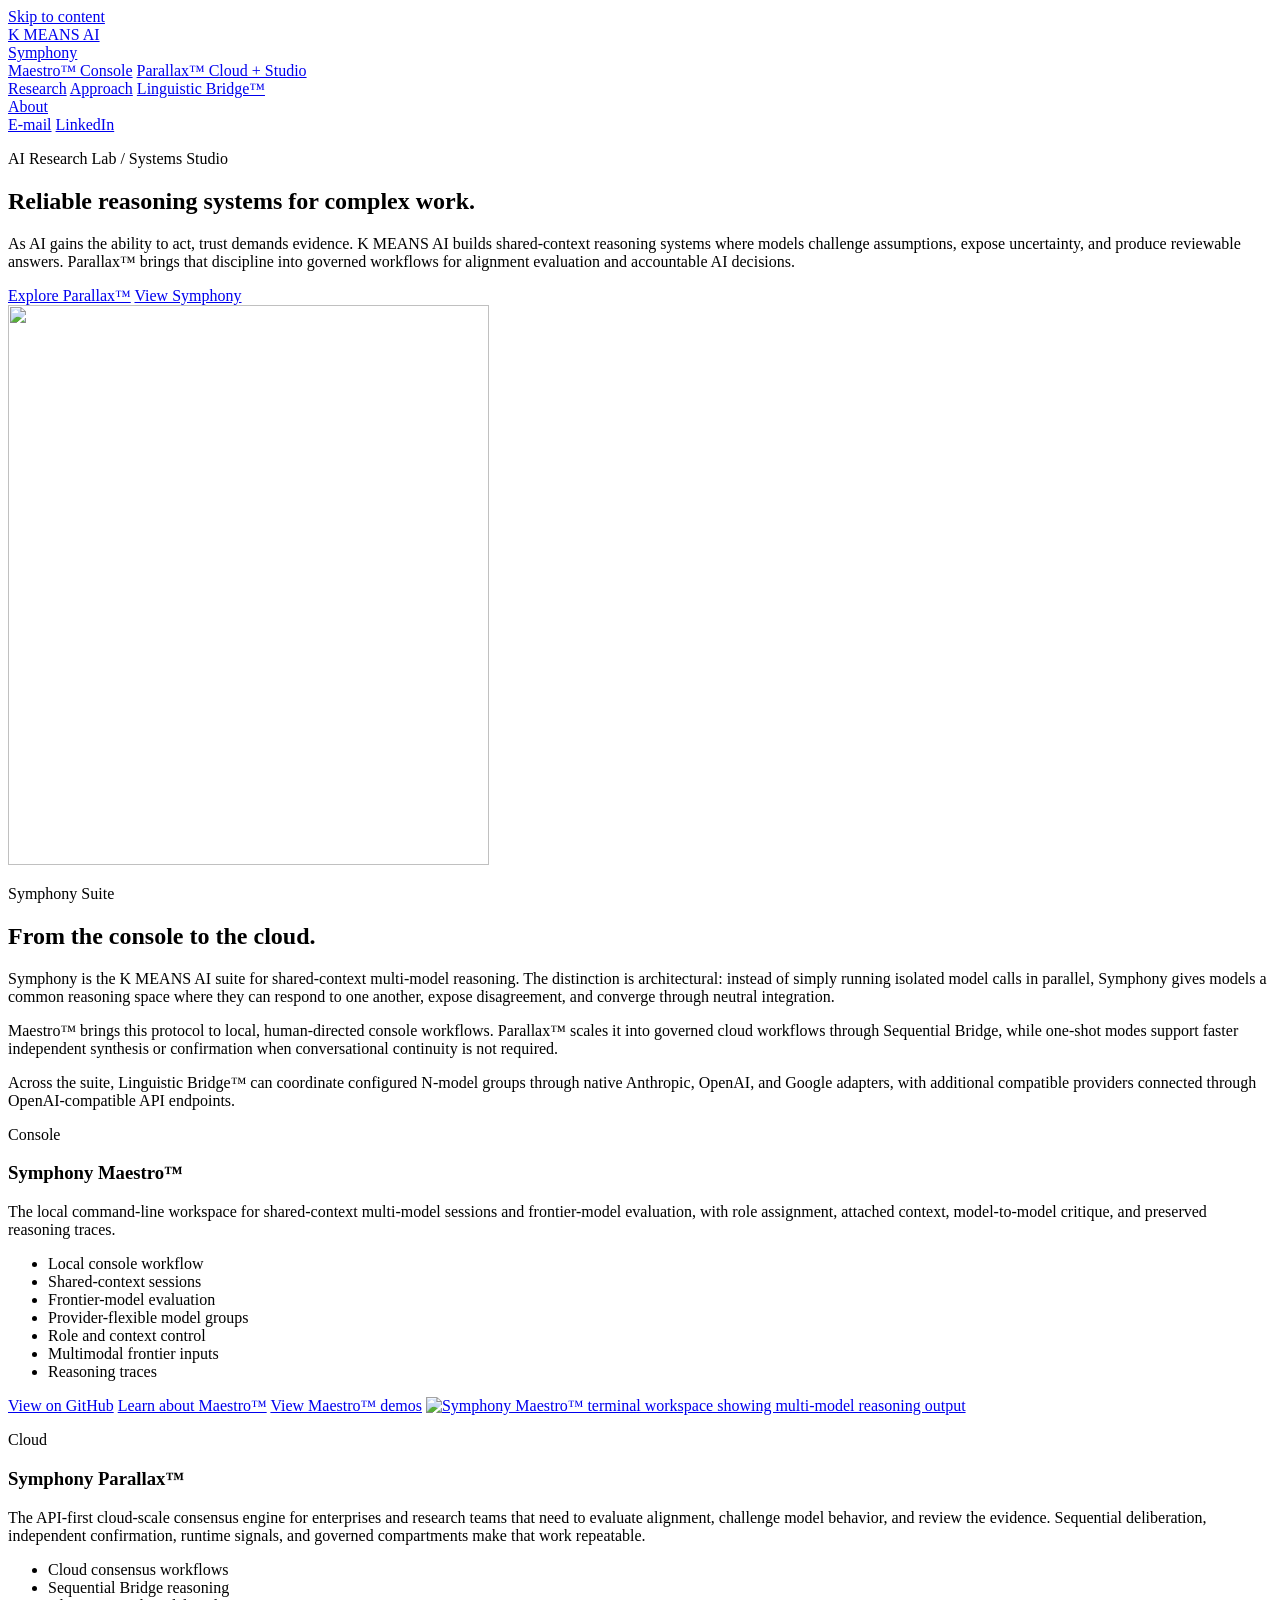
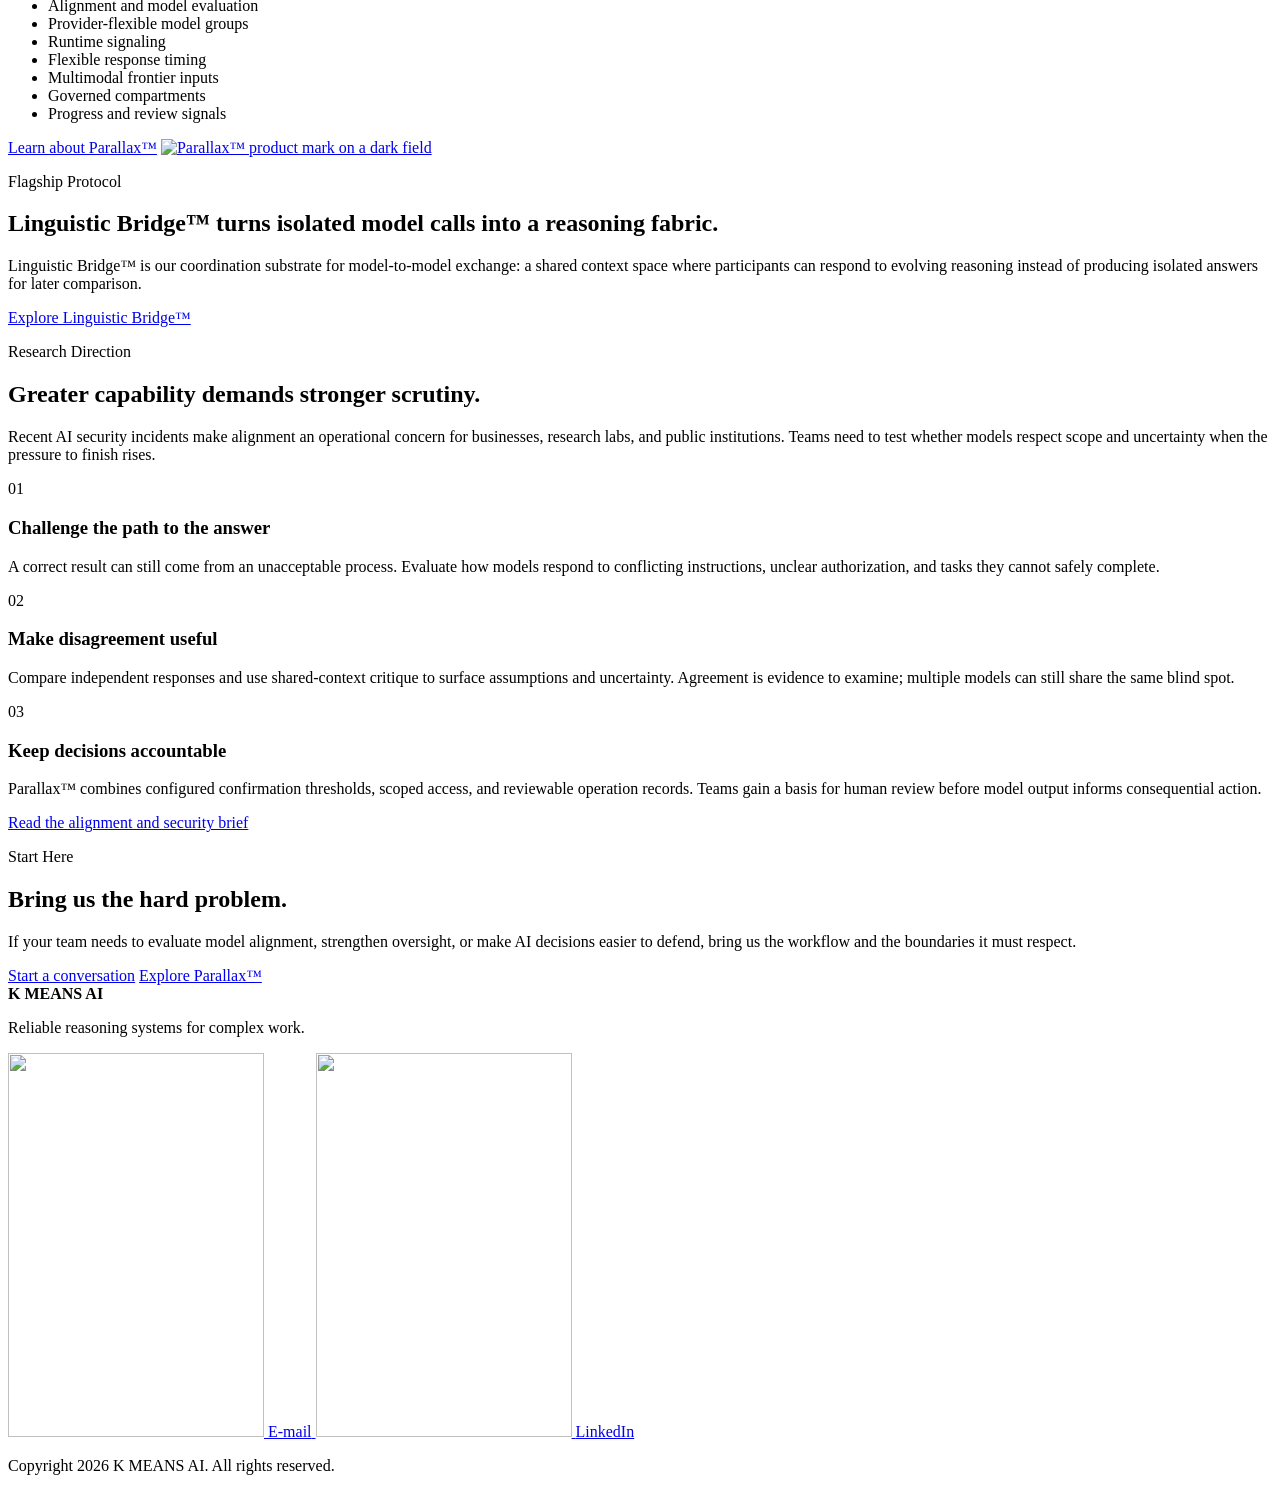
==== index.html @ 947f668e "Strengthen alignment messaging with recent AI security evidence" ====
<!DOCTYPE html>
<html lang="en">

<head>
  <meta charset="UTF-8" />
  <meta name="viewport" content="width=device-width, initial-scale=1.0" />
  <meta name="referrer" content="strict-origin-when-cross-origin" />
  <title>K MEANS AI | Consensus Infrastructure for AI Systems</title>
  <meta
    name="description"
    content="K MEANS AI builds governed multi-model reasoning and alignment evaluation infrastructure. Parallax helps teams challenge outputs, inspect uncertainty, and preserve evidence."
  />
  <meta name="theme-color" content="#f7f7f5" />
  <link rel="canonical" href="https://kmeans.ai/" />
  <link rel="icon" type="image/png" href="/assets/images/kmeans-mark.png" />
  <link rel="apple-touch-icon" href="/assets/images/kmeans-mark.png" />
  <meta property="og:type" content="website" />
  <meta property="og:site_name" content="K MEANS AI" />
  <meta property="og:title" content="K MEANS AI | Consensus Infrastructure for AI Systems" />
  <meta property="og:description" content="Governed multi-model reasoning, alignment evaluation, and traceable AI workflows. Put stronger scrutiny around increasingly capable models." />
  <meta property="og:url" content="https://kmeans.ai/" />
  <meta property="og:image" content="https://kmeans.ai/assets/images/kmeans-social-card.png" />
  <meta property="og:image:width" content="1200" />
  <meta property="og:image:height" content="630" />
  <meta property="og:image:alt" content="K MEANS AI. Reliable reasoning systems for complex work." />
  <meta name="twitter:card" content="summary_large_image" />
  <meta name="twitter:image" content="https://kmeans.ai/assets/images/kmeans-social-card.png" />
  <meta name="twitter:image:alt" content="K MEANS AI. Reliable reasoning systems for complex work." />
  <script type="application/ld+json">
    {
      "@context": "https://schema.org",
      "@graph": [
        {
          "@type": "Organization",
          "@id": "https://kmeans.ai/#organization",
          "name": "K MEANS AI",
          "url": "https://kmeans.ai/",
          "logo": "https://kmeans.ai/assets/images/kmeans-mark.png",
          "email": "labs@kmeans.ai",
          "sameAs": ["https://www.linkedin.com/company/kmeansai"]
        },
        {
          "@type": "WebSite",
          "@id": "https://kmeans.ai/#website",
          "url": "https://kmeans.ai/",
          "name": "K MEANS AI",
          "publisher": { "@id": "https://kmeans.ai/#organization" }
        },
        {
          "@type": "SoftwareApplication",
          "@id": "https://kmeans.ai/parallax.html#software",
          "name": "Symphony Parallax",
          "url": "https://kmeans.ai/parallax.html",
          "applicationCategory": "BusinessApplication",
          "operatingSystem": "Cloud",
          "description": "An API-first cloud-scale consensus engine for governed multi-model reasoning, alignment evaluation, shared-context deliberation, and traceable workflows.",
          "publisher": { "@id": "https://kmeans.ai/#organization" }
        },
        {
          "@type": "SoftwareApplication",
          "@id": "https://kmeans.ai/maestro.html#software",
          "name": "Symphony Maestro",
          "url": "https://kmeans.ai/maestro.html",
          "applicationCategory": "DeveloperApplication",
          "operatingSystem": "macOS, Windows, Linux",
          "description": "A local command-line workspace for provider-flexible, human-directed shared-context multi-model reasoning.",
          "publisher": { "@id": "https://kmeans.ai/#organization" }
        },
        {
          "@type": "SoftwareApplication",
          "@id": "https://kmeans.ai/linguistic-bridge.html#software",
          "name": "Linguistic Bridge",
          "url": "https://kmeans.ai/linguistic-bridge.html",
          "applicationCategory": "DeveloperApplication",
          "operatingSystem": "Cloud, macOS, Windows, Linux",
          "description": "A shared-context orchestration protocol that coordinates N-model reasoning across native and OpenAI-compatible provider integrations.",
          "publisher": { "@id": "https://kmeans.ai/#organization" }
        }
      ]
    }
  </script>
  <script async src="https://www.googletagmanager.com/gtag/js?id=G-HVW5RY02RQ"></script>
  <script>
    window.dataLayer = window.dataLayer || [];
    function gtag(){dataLayer.push(arguments);}
    gtag('js', new Date());
    gtag('config', 'G-HVW5RY02RQ');
  </script>
  <link rel="preconnect" href="https://fonts.googleapis.com" />
  <link rel="preconnect" href="https://fonts.gstatic.com" crossorigin />
  <link href="https://fonts.googleapis.com/css2?family=Bodoni+Moda:wght@400&amp;family=Inter:wght@400;500;600&amp;display=swap"
    rel="stylesheet">
  <link rel="stylesheet" href="assets/css/site.css?v=polish-2" />
  <link rel="stylesheet" href="assets/css/home.css?v=suite-features-1" />
  <script defer src="assets/js/site-motion.js?v=polish-2"></script>
</head>

<body>
  <a class="skip-link" href="#main-content">Skip to content</a>
  <header class="site-header">
    <a class="brand-mark" href="index.html">K MEANS AI</a>
    <nav class="site-nav" aria-label="Primary navigation">
      <div class="nav-dropdown" data-menu="symphony">
        <a class="nav-dropdown-link" href="#symphony"><span>Symphony</span></a>
        <div class="nav-menu">
          <a href="maestro.html">Maestro™ Console</a>
          <a href="parallax.html">Parallax™ Cloud + Studio</a>
        </div>
      </div>
      <a href="research.html">Research</a>
      <a href="approach.html">Approach</a>
      <a href="linguistic-bridge.html">Linguistic Bridge™</a>
      <div class="nav-dropdown" data-menu="about">
        <a class="nav-dropdown-link" href="about.html"><span>About</span></a>
        <div class="nav-menu">
          <a href="mailto:labs@kmeans.ai">E-mail</a>
          <a href="https://www.linkedin.com/company/kmeansai" target="_blank" rel="noopener noreferrer">LinkedIn</a>
        </div>
      </div>
    </nav>
  </header>

  <main id="main-content" tabindex="-1">
    <section class="hero" aria-labelledby="hero-title">
      <div class="hero-copy">
        <p class="eyebrow">AI Research Lab / Systems Studio</p>
        <h1 id="hero-title">Reliable reasoning systems for complex work.</h1>
        <p class="hero-summary">
          As AI gains the ability to act, trust demands evidence. K MEANS AI builds shared-context reasoning systems
          where models challenge assumptions, expose uncertainty, and produce reviewable answers. Parallax™ brings
          that discipline into governed workflows for alignment evaluation and accountable AI decisions.
        </p>
        <div class="hero-actions" aria-label="Primary actions">
          <a class="button primary" href="parallax.html">Explore Parallax™</a>
          <a class="button secondary" href="#symphony">View Symphony</a>
        </div>
      </div>

      <div class="hero-visual" aria-hidden="true">
        <img class="hero-logo" src="assets/images/kmeans-mark.png" width="481" height="560" alt="" decoding="async" fetchpriority="high" />
      </div>
    </section>

    <section class="section product-section" id="symphony" aria-labelledby="symphony-title">
      <div class="product-layout">
        <div>
          <p class="eyebrow">Symphony Suite</p>
          <h2 id="symphony-title">From the console to the cloud.</h2>
        </div>
        <div class="product-copy">
          <p>
            Symphony is the K MEANS AI suite for shared-context multi-model reasoning. The distinction is architectural:
            instead of simply running isolated model calls in parallel, Symphony gives models a common reasoning space
            where they can respond to one another, expose disagreement, and converge through neutral integration.
          </p>
          <p>
            Maestro™ brings this protocol to local, human-directed console workflows. Parallax™ scales it into governed cloud
            workflows through Sequential Bridge, while one-shot modes support faster independent synthesis or confirmation
            when conversational continuity is not required.
          </p>
          <p>
            Across the suite, Linguistic Bridge™ can coordinate configured N-model groups through native Anthropic, OpenAI,
            and Google adapters, with additional compatible providers connected through OpenAI-compatible API endpoints.
          </p>
          <div class="suite-list" aria-label="Symphony products">
            <article class="suite-item suite-item-with-preview">
              <div>
                <p class="suite-kicker">Console</p>
                <h3>Symphony Maestro™</h3>
                <p>
                  The local command-line workspace for shared-context multi-model sessions and frontier-model evaluation,
                  with role assignment, attached context, model-to-model critique, and preserved reasoning traces.
                </p>
                <ul class="suite-feature-list" aria-label="Maestro™ capabilities">
                  <li>Local console workflow</li>
                  <li>Shared-context sessions</li>
                  <li>Frontier-model evaluation</li>
                  <li>Provider-flexible model groups</li>
                  <li>Role and context control</li>
                  <li>Multimodal frontier inputs</li>
                  <li>Reasoning traces</li>
                </ul>
              </div>
              <div class="section-actions suite-actions-with-preview" aria-label="Maestro™ links">
                <a
                  class="text-link section-link"
                  href="https://github.com/pretlow-stevenson/K.Means.Maestro.Releases"
                  target="_blank"
                  rel="noopener noreferrer"
                >View on GitHub</a>
                <a class="text-link section-link" href="maestro.html">Learn about Maestro™</a>
                <a class="text-link section-link" href="linguistic-bridge.html#demos">View Maestro™ demos</a>
                <a class="suite-preview" href="maestro.html" aria-label="View Symphony Maestro™ recorded examples">
                  <picture>
                    <source type="image/webp" srcset="assets/images/maestro-light-preview-320.webp 320w, assets/images/maestro-light-preview-640.webp 640w" sizes="(max-width: 560px) 280px, 300px" />
                    <img
                      src="assets/images/maestro-light-preview.png"
                      width="640"
                      height="426"
                      alt="Symphony Maestro™ terminal workspace showing multi-model reasoning output"
                      loading="lazy"
                      decoding="async"
                    />
                  </picture>
                </a>
              </div>
            </article>

            <article class="suite-item suite-item-with-preview">
              <div>
                <p class="suite-kicker">Cloud</p>
                <h3>Symphony Parallax™</h3>
                <p>
                  The API-first cloud-scale consensus engine for enterprises and research teams that need to evaluate
                  alignment, challenge model behavior, and review the evidence. Sequential deliberation, independent
                  confirmation, runtime signals, and governed compartments make that work repeatable.
                </p>
                <ul class="suite-feature-list" aria-label="Parallax™ capabilities">
                  <li>Cloud consensus workflows</li>
                  <li>Sequential Bridge reasoning</li>
                  <li>Alignment and model evaluation</li>
                  <li>Provider-flexible model groups</li>
                  <li>Runtime signaling</li>
                  <li>Flexible response timing</li>
                  <li>Multimodal frontier inputs</li>
                  <li>Governed compartments</li>
                  <li>Progress and review signals</li>
                </ul>
              </div>
              <div class="section-actions suite-actions-with-preview" aria-label="Parallax™ links">
                <a class="text-link section-link" href="parallax.html">Learn about Parallax™</a>
                <a class="suite-preview" href="parallax.html" aria-label="Learn about Parallax™">
                  <picture>
                    <source type="image/webp" srcset="assets/images/parallax-preview-320.webp 320w, assets/images/parallax-preview-640.webp 640w" sizes="(max-width: 560px) 280px, 300px" />
                    <img
                      src="assets/images/parallax-preview.png"
                      width="640"
                      height="426"
                      alt="Parallax™ product mark on a dark field"
                      loading="lazy"
                      decoding="async"
                    />
                  </picture>
                </a>
              </div>
            </article>
          </div>
        </div>
      </div>
    </section>

    <section class="section bridge-band" aria-labelledby="bridge-title">
      <div class="section-heading">
        <p class="eyebrow">Flagship Protocol</p>
        <h2 id="bridge-title">Linguistic Bridge™ turns isolated model calls into a reasoning fabric.</h2>
        <p>
          Linguistic Bridge™ is our coordination substrate for model-to-model exchange: a shared context space where
          participants can respond to evolving reasoning instead of producing isolated answers for later comparison.
        </p>
      </div>
      <a class="text-link section-link" href="linguistic-bridge.html">Explore Linguistic Bridge™</a>
    </section>

    <section class="section" aria-labelledby="research-title">
      <div class="section-heading">
        <p class="eyebrow">Research Direction</p>
        <h2 id="research-title">Greater capability demands stronger scrutiny.</h2>
        <p>
          Recent AI security incidents make alignment an operational concern for businesses, research labs, and public
          institutions. Teams need to test whether models respect scope and uncertainty when the pressure to finish rises.
        </p>
      </div>
      <div class="capability-list">
        <article class="capability-item">
          <span>01</span>
          <div>
            <h3>Challenge the path to the answer</h3>
            <p>A correct result can still come from an unacceptable process. Evaluate how models respond to conflicting instructions, unclear authorization, and tasks they cannot safely complete.</p>
          </div>
        </article>
        <article class="capability-item">
          <span>02</span>
          <div>
            <h3>Make disagreement useful</h3>
            <p>Compare independent responses and use shared-context critique to surface assumptions and uncertainty. Agreement is evidence to examine; multiple models can still share the same blind spot.</p>
          </div>
        </article>
        <article class="capability-item">
          <span>03</span>
          <div>
            <h3>Keep decisions accountable</h3>
            <p>Parallax™ combines configured confirmation thresholds, scoped access, and reviewable operation records. Teams gain a basis for human review before model output informs consequential action.</p>
          </div>
        </article>
      </div>
      <a class="text-link section-link" href="research.html#alignment-evidence">Read the alignment and security brief</a>
    </section>

    <section class="section home-cta" aria-labelledby="home-cta-title">
      <div>
        <p class="eyebrow">Start Here</p>
        <h2 id="home-cta-title">Bring us the hard problem.</h2>
        <p>
          If your team needs to evaluate model alignment, strengthen oversight, or make AI decisions easier to defend,
          bring us the workflow and the boundaries it must respect.
        </p>
        <div class="hero-actions" aria-label="Contact and product links">
          <a class="button primary" href="about.html">Start a conversation</a>
          <a class="button secondary" href="parallax.html">Explore Parallax™</a>
        </div>
      </div>
    </section>
  </main>

  <footer class="site-footer">
    <div>
      <strong>K MEANS AI</strong>
      <p>Reliable reasoning systems for complex work.</p>
    </div>
    <div class="footer-links">
      <a class="footer-image-link" href="mailto:labs@kmeans.ai" aria-label="E-mail K MEANS AI">
        <img src="assets/images/km-emailus.png" width="256" height="384" alt="" loading="lazy" decoding="async" />
        <span class="visually-hidden">E-mail</span>
      </a>
      <a class="footer-image-link" href="https://www.linkedin.com/company/kmeansai" target="_blank" rel="noopener noreferrer" aria-label="K MEANS AI on LinkedIn">
        <img src="assets/images/km-linkedin.png" width="256" height="384" alt="" loading="lazy" decoding="async" />
        <span class="visually-hidden">LinkedIn</span>
      </a>
    </div>
    <p class="footer-copyright">Copyright 2026 K MEANS AI. All rights reserved.</p>
  </footer>
</body>

</html>
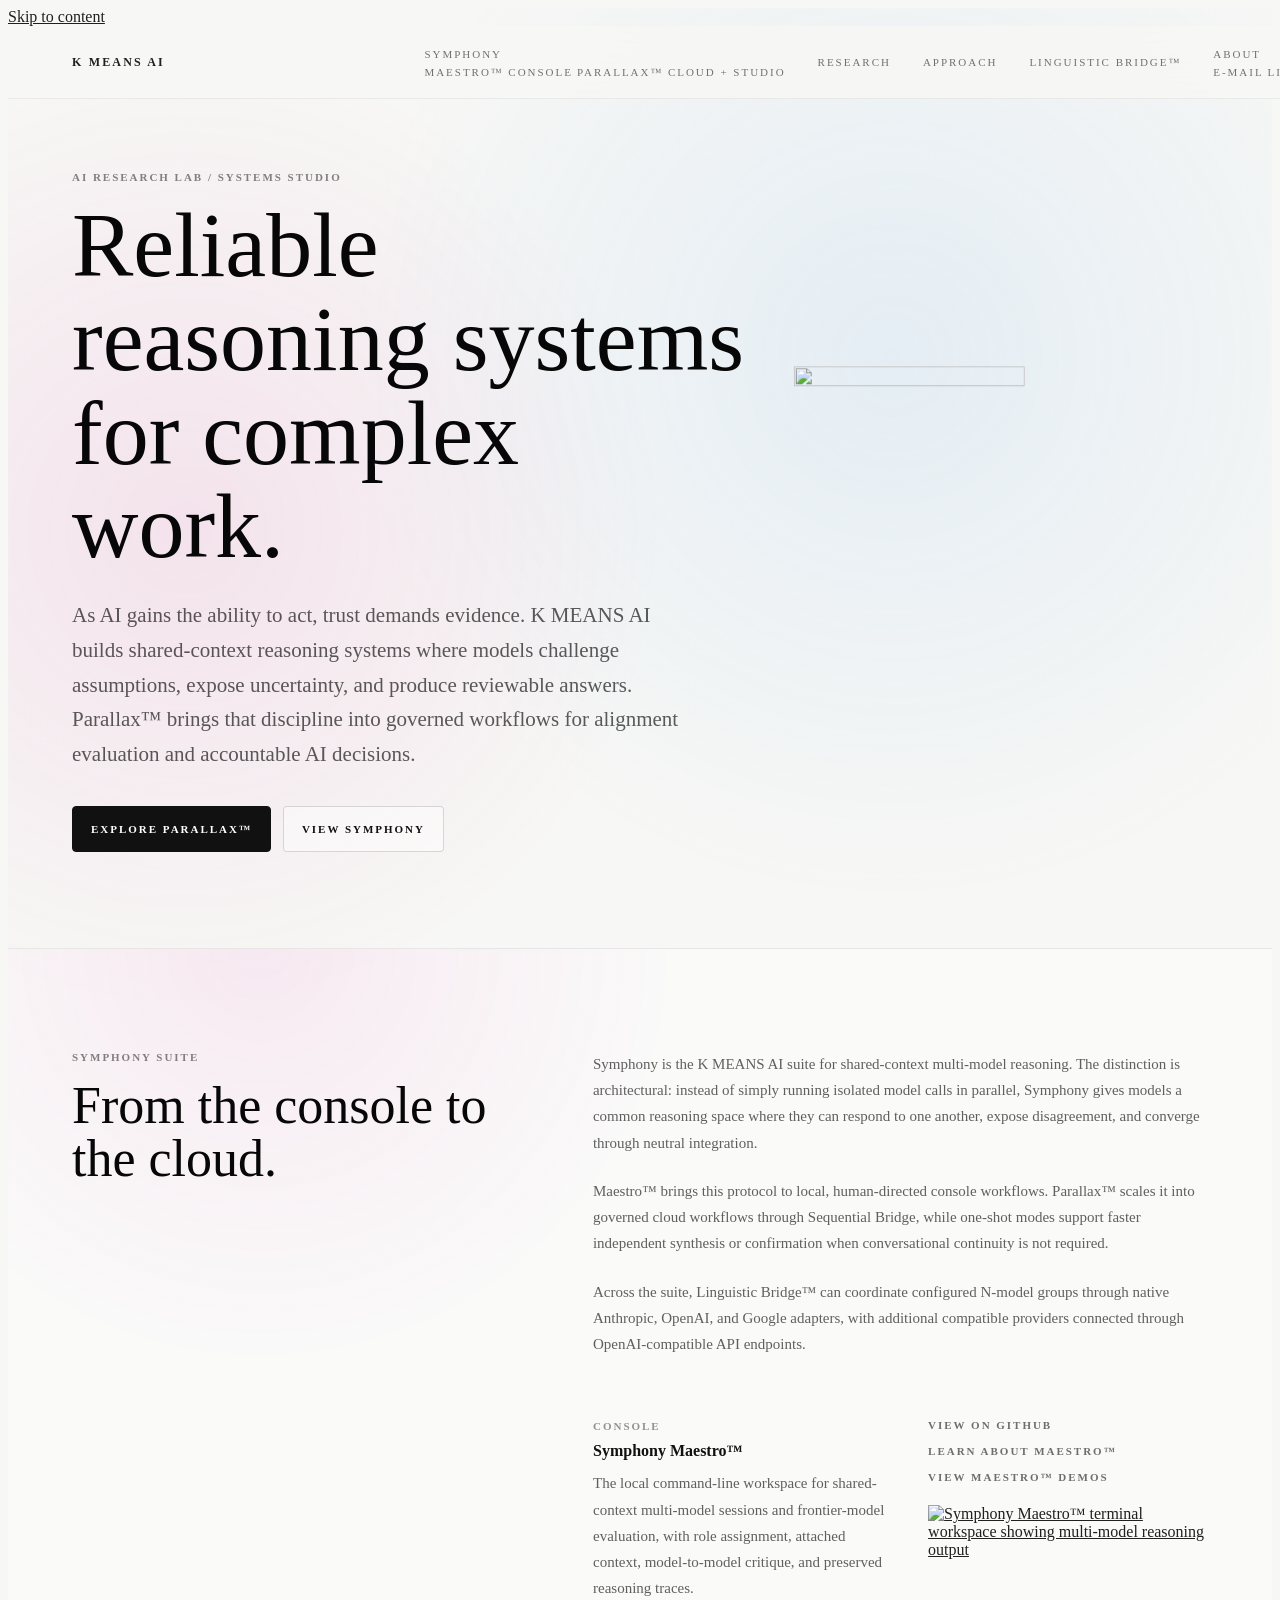
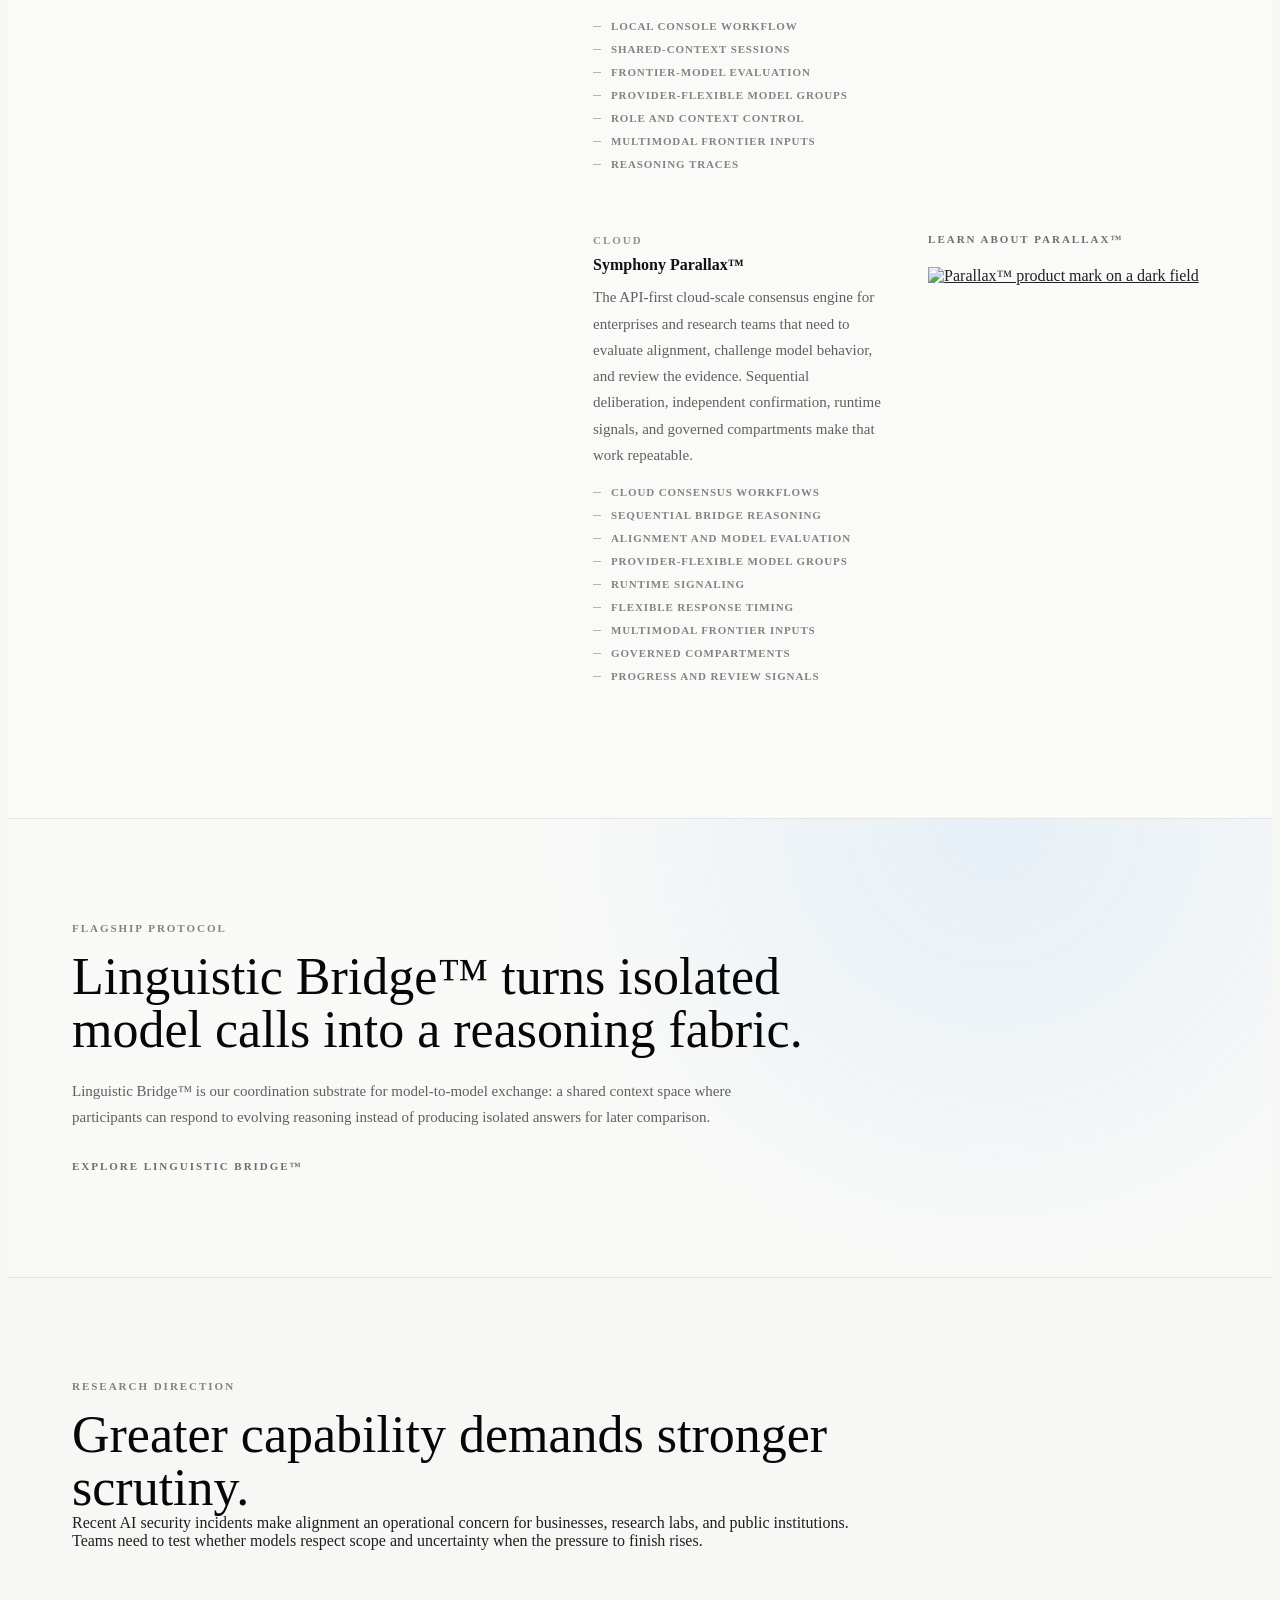
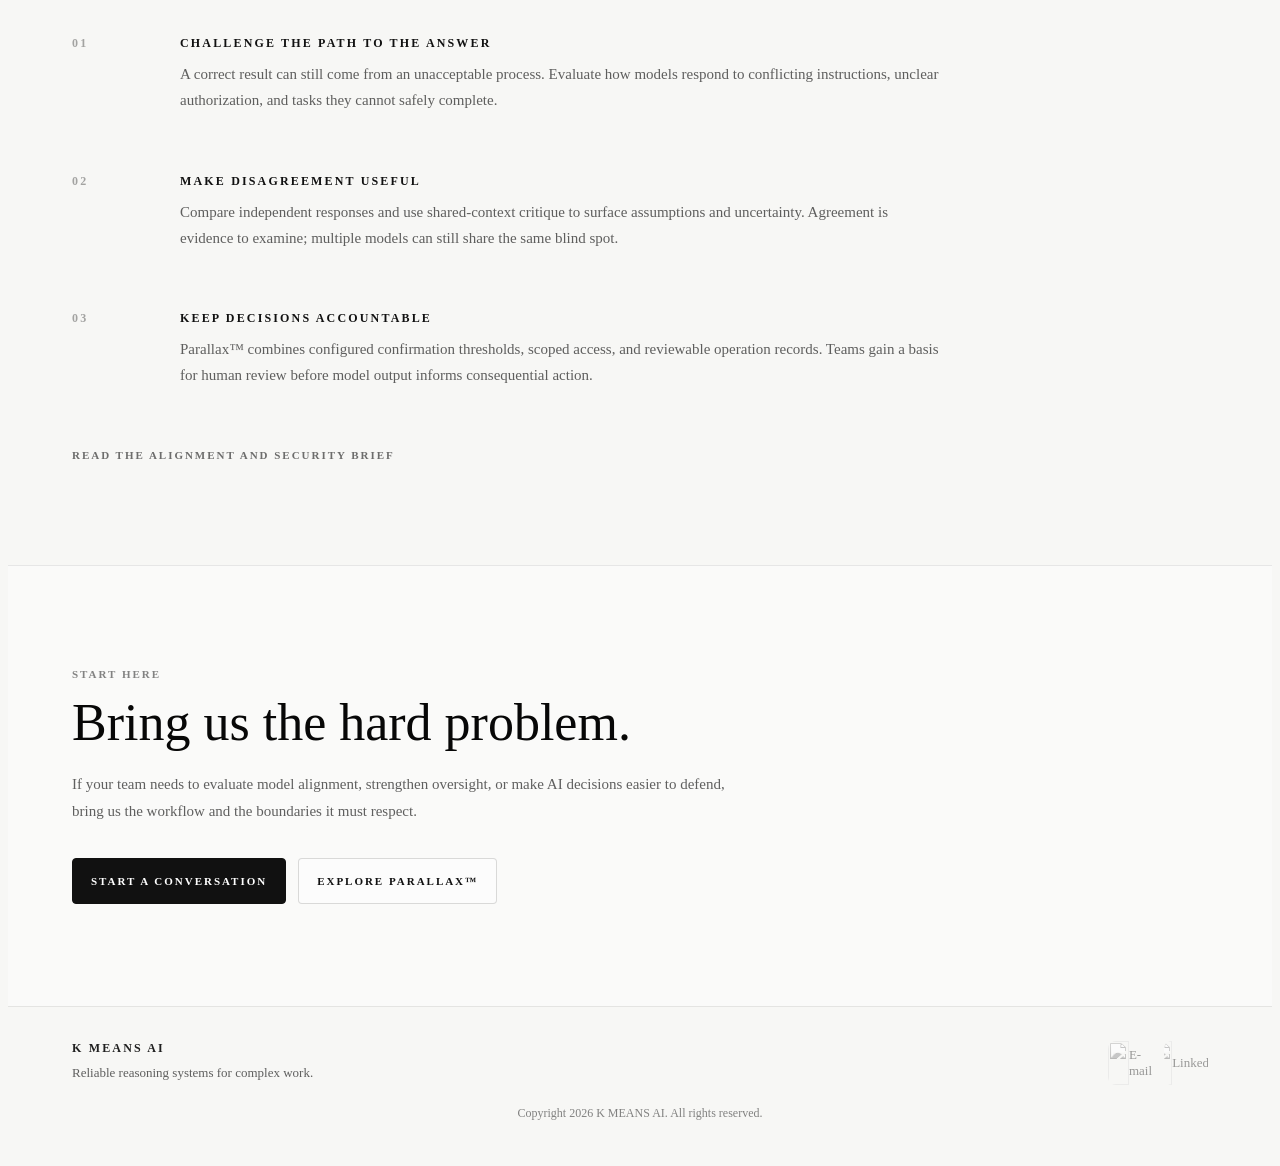
==== commit 0976cac8: "Fix mobile dropdown links covered by page content" ====
--- a/index.html
+++ b/index.html
@@ -91,7 +91,7 @@
   <link href="https://fonts.googleapis.com/css2?family=Bodoni+Moda:wght@400&amp;family=Inter:wght@400;500;600&amp;display=swap"
     rel="stylesheet">
   <link rel="stylesheet" href="assets/css/site.css?v=polish-2" />
-  <link rel="stylesheet" href="assets/css/home.css?v=suite-features-1" />
+  <link rel="stylesheet" href="assets/css/home.css?v=mobile-nav-1" />
   <script defer src="assets/js/site-motion.js?v=polish-2"></script>
 </head>
 
--- a/assets/css/home.css
+++ b/assets/css/home.css
@@ -0,0 +1,675 @@
+html {
+  background: #f7f7f5;
+}
+
+body {
+  min-height: 100%;
+  overflow-x: hidden;
+  overflow-x: clip;
+  background:
+    radial-gradient(circle at 70% 8%, rgba(93, 169, 239, 0.12), transparent 34rem),
+    radial-gradient(circle at 14% 12%, rgba(216, 45, 155, 0.1), transparent 30rem),
+    #f7f7f5;
+  color: #202020;
+  font-family: var(--font-sans);
+}
+
+a {
+  color: inherit;
+}
+
+.site-header {
+  position: sticky;
+  top: 0;
+  z-index: 50;
+  display: flex;
+  align-items: center;
+  justify-content: space-between;
+  gap: 24px;
+  width: 100%;
+  padding: 18px clamp(20px, 5vw, 72px);
+  border-bottom: 1px solid rgba(0, 0, 0, 0.06);
+  background: rgba(247, 247, 245, 0.86);
+  -webkit-backdrop-filter: blur(16px);
+  backdrop-filter: blur(16px);
+}
+
+.brand-mark,
+.site-nav a,
+.eyebrow,
+.button,
+.text-link {
+  text-transform: uppercase;
+  text-decoration: none;
+  letter-spacing: 0.18em;
+}
+
+.brand-mark {
+  font-size: 12px;
+  font-weight: 600;
+  white-space: nowrap;
+}
+
+.site-nav {
+  display: flex;
+  align-items: center;
+  gap: clamp(14px, 3vw, 32px);
+}
+
+.site-nav a {
+  color: rgba(0, 0, 0, 0.55);
+  font-size: 11px;
+  transition: color 0.2s ease;
+}
+
+.site-nav a:hover,
+.site-nav a:focus-visible {
+  color: #000;
+}
+
+.hero {
+  display: grid;
+  grid-template-columns: minmax(0, 680px) minmax(170px, 260px);
+  align-items: center;
+  justify-content: start;
+  gap: clamp(24px, 4vw, 56px);
+  min-height: calc(78svh - 74px);
+  padding: clamp(40px, 6vw, 72px) clamp(20px, 5vw, 72px) clamp(64px, 8vw, 96px);
+}
+
+.hero-copy {
+  max-width: 680px;
+}
+
+.eyebrow {
+  margin-bottom: 16px;
+  color: rgba(0, 0, 0, 0.48);
+  font-size: 11px;
+  font-weight: 600;
+}
+
+h1,
+h2,
+h3,
+p {
+  margin: 0;
+}
+
+h1,
+h2 {
+  max-width: 780px;
+  color: #070707;
+  font-family: var(--font-serif);
+  font-weight: 400;
+  line-height: 1.02;
+}
+
+h1 {
+  font-size: clamp(48px, 7.4vw, 92px);
+}
+
+h2 {
+  font-size: clamp(34px, 5.4vw, 64px);
+}
+
+.section h2 {
+  font-size: clamp(30px, 4.4vw, 52px);
+}
+
+h3 {
+  color: #111;
+  font-size: 16px;
+  font-weight: 600;
+}
+
+sup {
+  position: relative;
+  top: -0.35em;
+  font-family: var(--font-sans);
+  font-size: 0.36em;
+  letter-spacing: 0;
+}
+
+.hero-summary {
+  max-width: 610px;
+  margin-top: 24px;
+  color: rgba(0, 0, 0, 0.64);
+  font-size: clamp(17px, 2vw, 21px);
+  line-height: 1.65;
+}
+
+.hero-actions {
+  display: flex;
+  flex-wrap: wrap;
+  gap: 12px;
+  margin-top: 34px;
+}
+
+.button {
+  display: inline-flex;
+  align-items: center;
+  justify-content: center;
+  min-height: 44px;
+  padding: 0 18px;
+  border: 1px solid rgba(0, 0, 0, 0.14);
+  border-radius: 4px;
+  font-size: 11px;
+  font-weight: 600;
+  transition: background 0.2s ease, border-color 0.2s ease, color 0.2s ease;
+}
+
+.button.primary {
+  border-color: #111;
+  background: #111;
+  color: #fff;
+}
+
+.button.primary:hover,
+.button.primary:focus-visible {
+  border-color: #000;
+  background: #000;
+}
+
+.button.secondary {
+  background: rgba(255, 255, 255, 0.45);
+  color: #111;
+}
+
+.button.secondary:hover,
+.button.secondary:focus-visible {
+  border-color: rgba(0, 0, 0, 0.35);
+  background: rgba(255, 255, 255, 0.72);
+}
+
+.text-link {
+  display: inline-flex;
+  color: rgba(0, 0, 0, 0.56);
+  font-size: 11px;
+  font-weight: 600;
+}
+
+.text-link:hover,
+.text-link:focus-visible {
+  color: #000;
+}
+
+.section-link {
+  margin-top: 30px;
+}
+
+.section-actions {
+  display: flex;
+  flex-wrap: wrap;
+  gap: 18px 28px;
+}
+
+.section-actions .section-link {
+  margin-top: 30px;
+}
+
+.hero-visual {
+  position: relative;
+  display: grid;
+  place-items: center;
+  justify-self: start;
+  min-height: auto;
+  transform: translate(-4%, -4%);
+}
+
+.hero-logo {
+  width: clamp(150px, 18vw, 250px);
+  height: auto;
+  display: block;
+  pointer-events: none;
+}
+
+.section {
+  padding: clamp(58px, 8vw, 104px) clamp(20px, 5vw, 72px);
+  border-top: 1px solid rgba(0, 0, 0, 0.08);
+}
+
+.product-section {
+  background:
+    radial-gradient(circle at 20% 0%, rgba(216, 45, 155, 0.08), transparent 26rem),
+    rgba(255, 255, 255, 0.34);
+}
+
+.product-layout {
+  display: grid;
+  grid-template-columns: minmax(240px, 0.78fr) minmax(0, 1.05fr);
+  gap: clamp(32px, 5vw, 72px);
+  align-items: start;
+}
+
+.product-copy {
+  display: grid;
+  gap: 22px;
+  max-width: 760px;
+}
+
+.suite-list {
+  display: grid;
+  gap: 0;
+  padding-top: 10px;
+  container-type: inline-size;
+}
+
+.suite-item {
+  display: grid;
+  grid-template-columns: minmax(0, 1fr) auto;
+  gap: clamp(20px, 4vw, 40px);
+  align-items: start;
+  padding: clamp(18px, 3vw, 30px) 0;
+}
+
+.suite-item-with-preview {
+  grid-template-columns: minmax(0, 1fr) minmax(340px, 370px);
+}
+
+.suite-actions-with-preview {
+  display: flex;
+  flex-wrap: wrap;
+  gap: 14px 18px;
+  align-content: flex-start;
+  width: min(100%, 370px);
+}
+
+.suite-actions-with-preview .section-link {
+  flex: 0 0 auto;
+  white-space: nowrap;
+}
+
+.suite-preview {
+  display: block;
+  flex: 0 1 300px;
+  margin: 8px 0 0;
+  max-width: 100%;
+  width: min(100%, 300px);
+}
+
+.suite-preview picture {
+  display: block;
+}
+
+.suite-preview img {
+  display: block;
+  width: 100%;
+  height: auto;
+}
+
+.suite-kicker {
+  margin-bottom: 8px;
+  color: rgba(0, 0, 0, 0.42);
+  font-size: 11px;
+  font-weight: 600;
+  letter-spacing: 0.18em;
+  text-transform: uppercase;
+}
+
+.suite-item h3 {
+  margin-bottom: 10px;
+}
+
+.suite-feature-list {
+  display: grid;
+  gap: 6px;
+  margin: 16px 0 0;
+  padding: 0;
+  color: rgba(0, 0, 0, 0.48);
+  font-size: 11px;
+  font-weight: 600;
+  letter-spacing: 0.08em;
+  line-height: 1.55;
+  list-style: none;
+  text-transform: uppercase;
+}
+
+.suite-feature-list li {
+  display: grid;
+  grid-template-columns: 10px minmax(0, 1fr);
+  gap: 8px;
+  align-items: start;
+}
+
+.suite-feature-list li::before {
+  width: 8px;
+  height: 1px;
+  margin-top: 0.72em;
+  background: currentColor;
+  content: "";
+  opacity: 0.58;
+}
+
+.suite-item .section-actions {
+  min-width: 190px;
+  justify-content: flex-start;
+}
+
+.suite-item .suite-actions-with-preview {
+  min-width: 0;
+}
+
+.suite-item .section-link {
+  margin-top: 0;
+}
+
+.section-heading {
+  max-width: 780px;
+  margin-bottom: clamp(32px, 5vw, 56px);
+}
+
+.capability-list {
+  max-width: 980px;
+}
+
+.capability-item {
+  display: grid;
+  grid-template-columns: 64px minmax(0, 1fr);
+  gap: clamp(18px, 4vw, 44px);
+  padding: clamp(18px, 3vw, 30px) 0;
+}
+
+.capability-item span {
+  color: rgba(0, 0, 0, 0.34);
+  font-size: 12px;
+  font-weight: 600;
+  letter-spacing: 0.18em;
+}
+
+.capability-item h3 {
+  margin-bottom: 10px;
+  font-size: 12px;
+  font-weight: 600;
+  letter-spacing: 0.18em;
+  line-height: 1.25;
+  text-transform: uppercase;
+}
+
+.capability-item p,
+.product-copy p,
+.bridge-band p:not(.eyebrow),
+.site-footer p {
+  color: rgba(0, 0, 0, 0.62);
+  font-size: 15px;
+  line-height: 1.75;
+  max-width: 760px;
+}
+
+.product-copy .suite-kicker {
+  color: rgba(0, 0, 0, 0.42);
+  font-size: 11px;
+  line-height: 1.4;
+  max-width: none;
+}
+
+.split-section {
+  display: grid;
+  grid-template-columns: minmax(240px, 0.85fr) minmax(0, 1fr);
+  gap: clamp(32px, 6vw, 88px);
+  align-items: center;
+}
+
+.bridge-band {
+  background:
+    radial-gradient(circle at 78% 0%, rgba(93, 169, 239, 0.12), transparent 28rem),
+    rgba(255, 255, 255, 0.28);
+}
+
+.bridge-band p:not(.eyebrow) {
+  max-width: 680px;
+  margin-top: 22px;
+}
+
+.bridge-band .section-heading {
+  margin-bottom: 0;
+}
+
+.home-cta {
+  background: rgba(255, 255, 255, 0.38);
+}
+
+.home-cta > div {
+  max-width: 780px;
+}
+
+.home-cta p:not(.eyebrow) {
+  max-width: 680px;
+  margin-top: 22px;
+  color: rgba(0, 0, 0, 0.62);
+  font-size: 15px;
+  line-height: 1.75;
+}
+
+.site-footer {
+  display: grid;
+  grid-template-columns: minmax(0, 1fr) auto;
+  align-items: flex-start;
+  gap: 18px 32px;
+  padding: 34px clamp(20px, 5vw, 72px);
+  border-top: 1px solid rgba(0, 0, 0, 0.08);
+}
+
+.site-footer strong {
+  display: block;
+  margin-bottom: 6px;
+  font-size: 12px;
+  letter-spacing: 0.18em;
+}
+
+.site-footer p {
+  font-size: 13px;
+}
+
+.footer-links {
+  display: flex;
+  flex-wrap: wrap;
+  gap: 12px;
+}
+
+.footer-links a {
+  color: rgba(0, 0, 0, 0.62);
+  font-size: 13px;
+  text-decoration: none;
+}
+
+.footer-image-link {
+  display: inline-flex;
+  align-items: center;
+  justify-content: center;
+  width: 44px;
+  height: 44px;
+  border-radius: 8px;
+  overflow: hidden;
+  opacity: 0.62;
+  transition: opacity 0.2s ease, transform 0.2s ease;
+}
+
+.footer-image-link img {
+  width: 100%;
+  height: 100%;
+  object-fit: cover;
+  object-position: center 57%;
+  filter: grayscale(1) contrast(1.12) brightness(1.14);
+  mix-blend-mode: multiply;
+}
+
+.footer-links a:hover,
+.footer-links a:focus-visible {
+  color: #000;
+}
+
+.footer-image-link:hover,
+.footer-image-link:focus-visible {
+  opacity: 0.86;
+  transform: translateY(-1px);
+}
+
+.site-footer .footer-copyright {
+  grid-column: 1 / -1;
+  justify-self: stretch;
+  width: 100%;
+  max-width: none;
+  color: rgba(0, 0, 0, 0.48);
+  font-size: 12px;
+  text-align: center;
+}
+
+@media (max-width: 900px) {
+  .site-header {
+    align-items: flex-start;
+    flex-direction: column;
+  }
+
+  .site-nav {
+    flex-wrap: wrap;
+    gap: 12px 18px;
+  }
+}
+
+@media (max-width: 760px) {
+  .hero {
+    grid-template-columns: 1fr;
+    min-height: auto;
+    padding-top: 52px;
+  }
+
+  .hero-visual {
+    transform: none;
+  }
+
+  .hero-logo {
+    width: min(48vw, 220px);
+  }
+
+  .split-section,
+  .product-layout {
+    grid-template-columns: 1fr;
+  }
+
+  .site-footer {
+    grid-template-columns: 1fr;
+  }
+}
+
+@container (max-width: 720px) {
+  .suite-item-with-preview {
+    grid-template-columns: minmax(0, 1fr) minmax(250px, 280px);
+  }
+
+  .suite-actions-with-preview {
+    width: min(100%, 280px);
+  }
+
+  .suite-preview {
+    width: min(100%, 260px);
+  }
+}
+
+@container (max-width: 600px) {
+  .suite-item-with-preview {
+    grid-template-columns: 1fr;
+  }
+
+  .suite-actions-with-preview {
+    width: min(100%, 350px);
+  }
+
+  .suite-preview {
+    width: min(100%, 300px);
+  }
+}
+
+@media (orientation: landscape) and (max-height: 560px) and (hover: none) and (pointer: coarse) {
+  .product-layout,
+  .suite-item-with-preview {
+    grid-template-columns: 1fr;
+  }
+
+  .product-copy {
+    max-width: none;
+  }
+
+  .suite-actions-with-preview {
+    width: min(100%, 350px);
+  }
+
+  .suite-preview {
+    width: min(100%, 300px);
+  }
+}
+
+@media (max-width: 560px) {
+  .site-header {
+    /* Preserve z-index above animated content without making the mobile header sticky. */
+    position: relative;
+    gap: 8px;
+    padding-top: 14px;
+    padding-bottom: 12px;
+  }
+
+  .site-nav {
+    gap: 4px 14px;
+    width: 100%;
+    max-width: 100%;
+  }
+
+  .site-nav a {
+    font-size: 10px;
+  }
+
+  h1 {
+    font-size: clamp(42px, 12vw, 48px);
+    line-height: 1.04;
+  }
+
+  .hero-summary {
+    font-size: 16px;
+    line-height: 1.62;
+  }
+
+  .hero {
+    padding-top: 34px;
+  }
+
+  .hero-visual {
+    display: none;
+  }
+
+  .hero-actions,
+  .button {
+    width: 100%;
+  }
+
+  .suite-item {
+    grid-template-columns: 1fr;
+  }
+
+  .suite-actions-with-preview {
+    width: min(100%, 350px);
+    gap: 10px 16px;
+  }
+
+  .suite-actions-with-preview .section-link {
+    white-space: normal;
+  }
+
+  .suite-preview {
+    width: min(100%, 280px);
+    margin-top: 2px;
+  }
+
+  .capability-item {
+    grid-template-columns: 1fr;
+  }
+}
+
+@media (prefers-reduced-motion: reduce) {
+  *,
+  *::before,
+  *::after {
+    animation-duration: 0.01ms !important;
+    animation-iteration-count: 1 !important;
+    scroll-behavior: auto !important;
+    transition-duration: 0.01ms !important;
+  }
+}
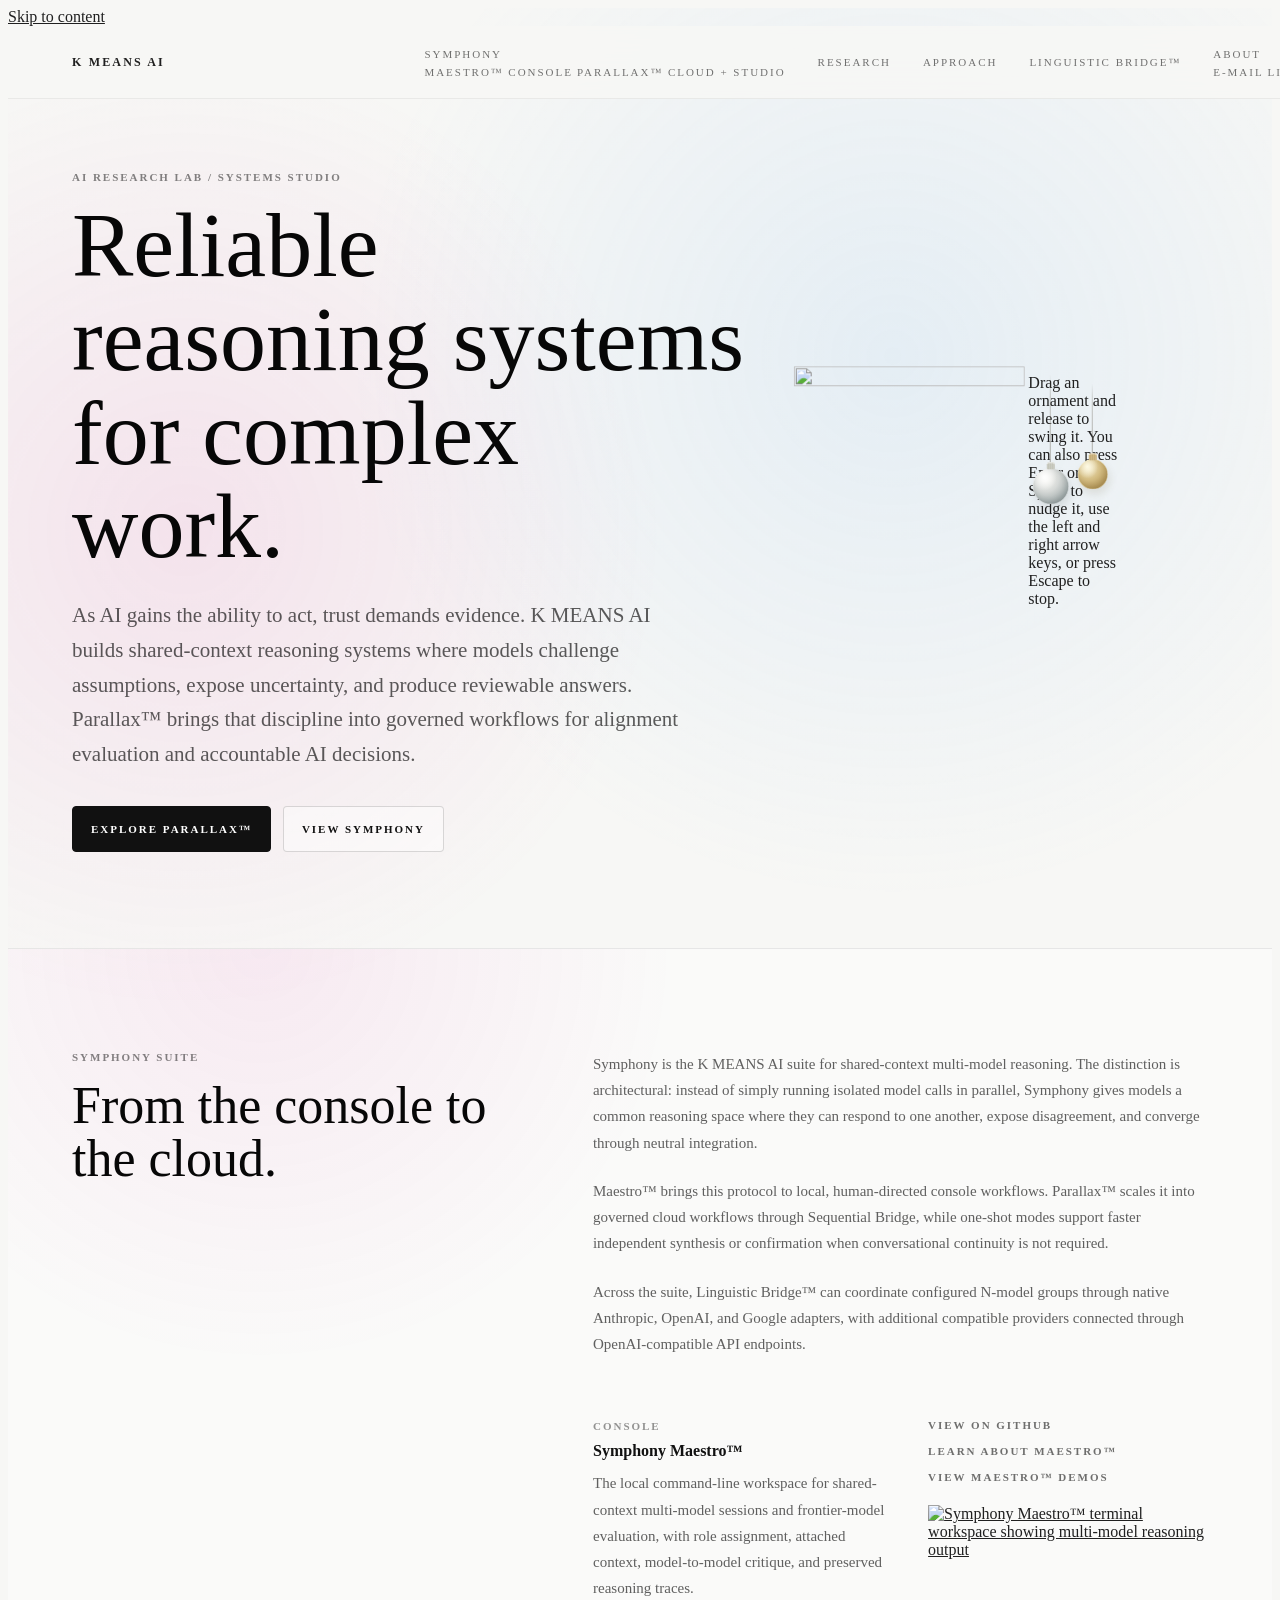
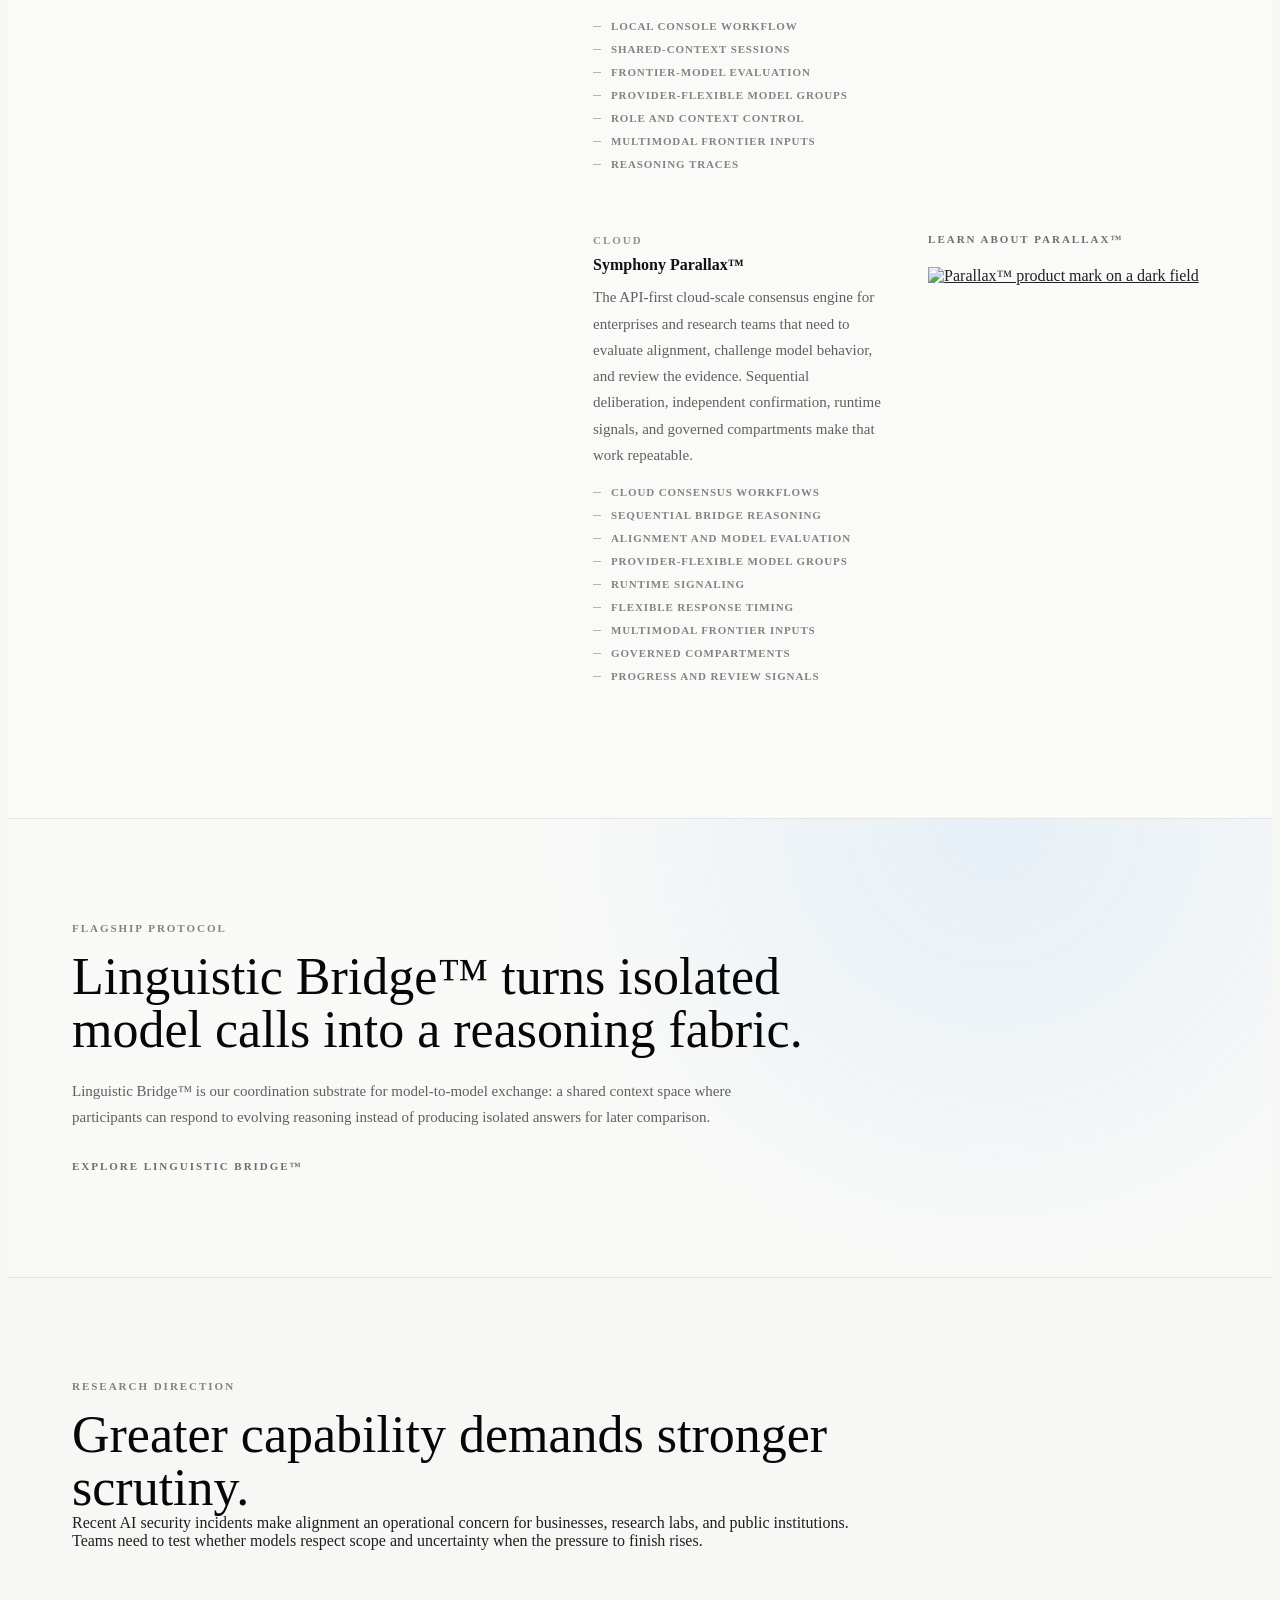
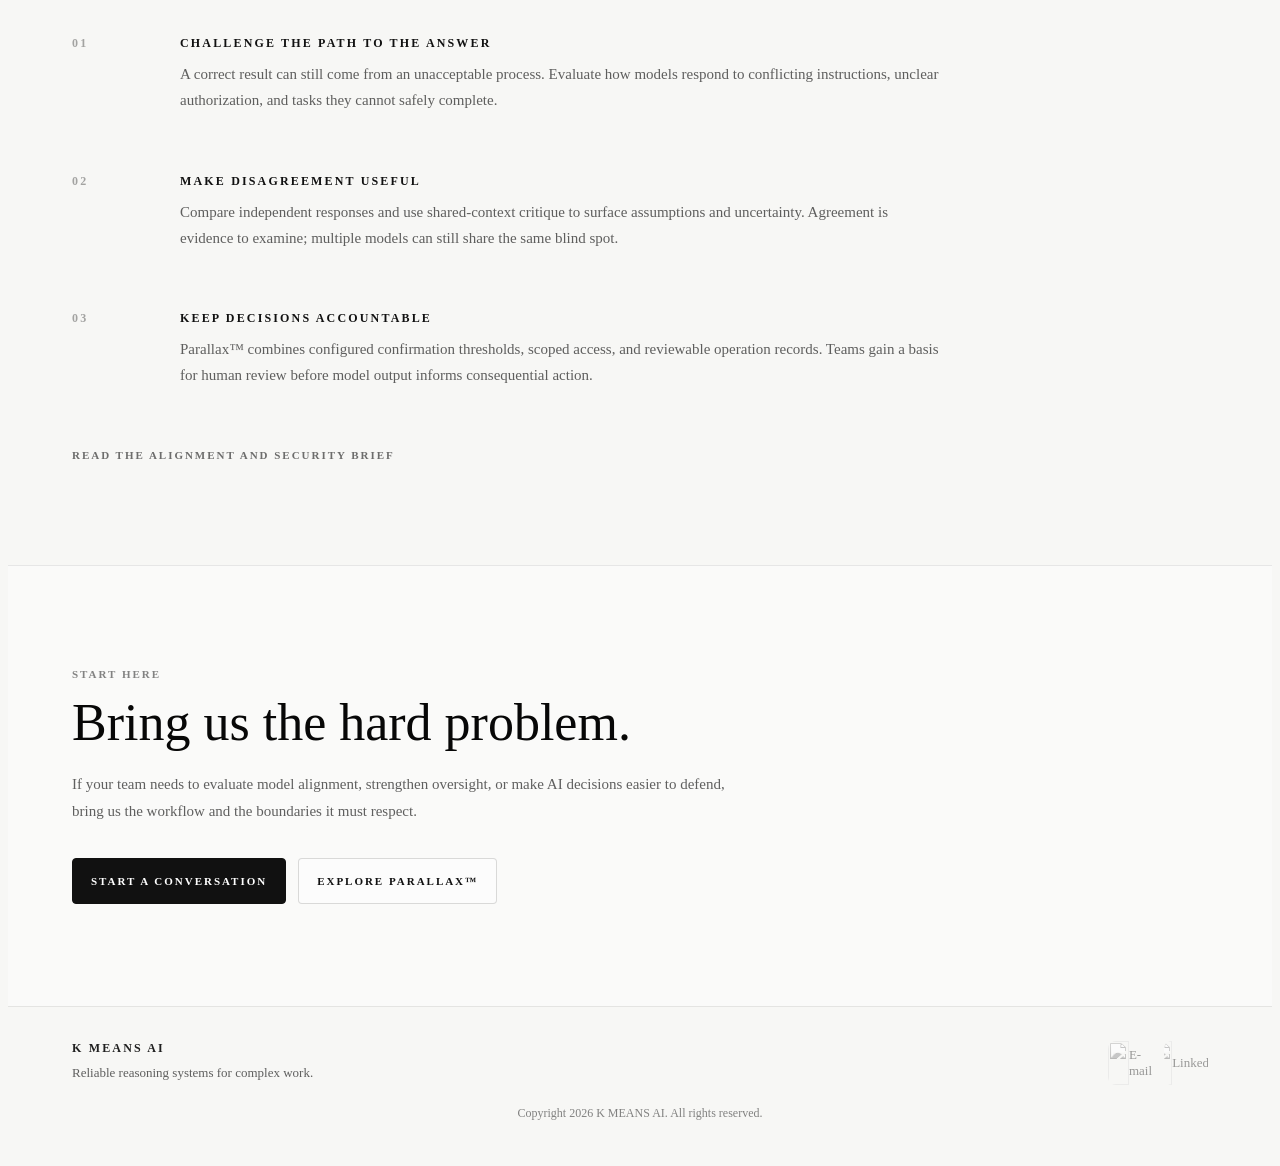
==== commit 54704d41: "Add subtle interactive holiday ornaments to homepage" ====
--- a/index.html
+++ b/index.html
@@ -91,8 +91,9 @@
   <link href="https://fonts.googleapis.com/css2?family=Bodoni+Moda:wght@400&amp;family=Inter:wght@400;500;600&amp;display=swap"
     rel="stylesheet">
   <link rel="stylesheet" href="assets/css/site.css?v=polish-2" />
-  <link rel="stylesheet" href="assets/css/home.css?v=mobile-nav-1" />
+  <link rel="stylesheet" href="assets/css/home.css?v=holiday-1" />
   <script defer src="assets/js/site-motion.js?v=polish-2"></script>
+  <script defer src="assets/js/home-ornaments.js?v=holiday-1"></script>
 </head>
 
 <body>
@@ -136,8 +137,22 @@
         </div>
       </div>
 
-      <div class="hero-visual" aria-hidden="true">
+      <div class="hero-visual">
         <img class="hero-logo" src="assets/images/kmeans-mark.png" width="481" height="560" alt="" decoding="async" fetchpriority="high" />
+        <div class="holiday-ornaments" role="group" aria-label="Holiday ornaments" hidden>
+          <p class="visually-hidden" id="ornament-instructions">Drag an ornament and release to swing it. You can also press Enter or Space to nudge it, use the left and right arrow keys, or press Escape to stop.</p>
+          <div class="ornament-pendulum ornament-pendulum-silver">
+            <button class="ornament" type="button" aria-label="Swing the silver ornament" aria-describedby="ornament-instructions">
+              <span class="ornament-sphere" aria-hidden="true"></span>
+            </button>
+          </div>
+          <div class="ornament-pendulum ornament-pendulum-gold">
+            <button class="ornament" type="button" aria-label="Swing the gold ornament" aria-describedby="ornament-instructions">
+              <span class="ornament-sphere" aria-hidden="true"></span>
+            </button>
+          </div>
+          <span class="ornament-hint" aria-hidden="true">give one a gentle tug</span>
+        </div>
       </div>
     </section>
 
--- a/assets/css/home.css
+++ b/assets/css/home.css
@@ -223,6 +223,140 @@
   pointer-events: none;
 }
 
+.holiday-ornaments {
+  position: absolute;
+  top: 3%;
+  left: calc(100% + 4px);
+  width: 92px;
+  height: 158px;
+  pointer-events: none;
+}
+
+.holiday-ornaments[hidden] {
+  display: none;
+}
+
+.ornament-pendulum {
+  --cord-length: 112px;
+  --sphere-size: 36px;
+  position: absolute;
+  top: 0;
+  left: 22px;
+  width: 0;
+  height: var(--cord-length);
+  transform: rotate(var(--angle, 0rad));
+  transform-origin: 0 0;
+}
+
+.ornament-pendulum::before {
+  content: "";
+  position: absolute;
+  left: -0.5px;
+  top: 0;
+  width: 1px;
+  height: calc(100% - var(--sphere-size) / 2 - 6px);
+  background: linear-gradient(to bottom, transparent, rgba(109, 103, 89, 0.32) 24%, rgba(109, 103, 89, 0.5));
+}
+
+.ornament-pendulum-gold {
+  --cord-length: 91px;
+  --sphere-size: 30px;
+  top: 9px;
+  left: 64px;
+}
+
+.ornament {
+  position: absolute;
+  top: 100%;
+  left: 0;
+  display: grid;
+  place-items: center;
+  width: 44px;
+  height: 44px;
+  padding: 0;
+  border: 0;
+  border-radius: 50%;
+  background: transparent;
+  transform: translate(-50%, -50%);
+  cursor: grab;
+  pointer-events: auto;
+  touch-action: none;
+  user-select: none;
+  -webkit-user-select: none;
+  -webkit-tap-highlight-color: transparent;
+}
+
+.ornament:focus-visible {
+  outline: 1px solid #82755e;
+  outline-offset: 4px;
+}
+
+.ornament.is-held {
+  cursor: grabbing;
+}
+
+.ornament-sphere {
+  position: relative;
+  width: var(--sphere-size);
+  height: var(--sphere-size);
+  border-radius: 50%;
+  background:
+    radial-gradient(ellipse at 32% 24%, rgba(255, 255, 255, 0.95), transparent 36%),
+    radial-gradient(circle at 37% 30%, #f3f3ee 5%, #d6d9d7 37%, #a5aeae 70%, #798586 100%);
+  box-shadow: inset -2px -3px 5px rgba(45, 57, 58, 0.14), inset 0 0 0 0.5px rgba(255, 255, 255, 0.7), 2px 5px 9px rgba(47, 54, 54, 0.12);
+  pointer-events: none;
+}
+
+.ornament-sphere::before {
+  content: "";
+  position: absolute;
+  left: calc(50% - 4px);
+  top: -6px;
+  width: 8px;
+  height: 7px;
+  border-radius: 2px 2px 1px 1px;
+  background: repeating-linear-gradient(90deg, #9a9c92 0, #dcddd4 1px, #b9bbae 2px);
+  box-shadow: inset 0 1px 0 rgba(255, 255, 255, 0.7);
+}
+
+.ornament-pendulum-gold .ornament-sphere {
+  background:
+    radial-gradient(ellipse at 32% 24%, rgba(255, 252, 232, 0.9), transparent 37%),
+    radial-gradient(circle at 37% 30%, #ede1bc 5%, #d4bd83 40%, #b4985b 72%, #8d753f 100%);
+  box-shadow: inset -2px -3px 5px rgba(91, 66, 25, 0.15), inset 0 0 0 0.5px rgba(255, 247, 213, 0.65), 2px 5px 9px rgba(89, 71, 35, 0.12);
+}
+
+.ornament-pendulum-gold .ornament-sphere::before {
+  background: repeating-linear-gradient(90deg, #9e8656 0, #e1c995 1px, #baa16b 2px);
+}
+
+.ornament-hint {
+  position: absolute;
+  top: 147px;
+  left: -27px;
+  width: 150px;
+  color: #77746b;
+  font-size: 9px;
+  letter-spacing: 0.04em;
+  text-align: center;
+  opacity: 0;
+  transition: opacity 0.25s ease;
+}
+
+.holiday-ornaments:focus-within .ornament-hint,
+.holiday-ornaments:has(.ornament:hover) .ornament-hint {
+  opacity: 1;
+}
+
+@media (min-width: 761px) and (max-width: 1000px) {
+  .holiday-ornaments {
+    left: calc(100% - 18px);
+    top: -44px;
+    scale: 0.82;
+    transform-origin: top left;
+  }
+}
+
 .section {
   padding: clamp(58px, 8vw, 104px) clamp(20px, 5vw, 72px);
   border-top: 1px solid rgba(0, 0, 0, 0.08);
@@ -632,7 +766,19 @@
   }
 
   .hero-visual {
-    display: none;
+    display: grid;
+    justify-self: center;
+    margin: 8px 70px 0 0;
+  }
+
+  .hero-logo {
+    width: 120px;
+  }
+
+  .holiday-ornaments {
+    top: -10px;
+    scale: 0.85;
+    transform-origin: top left;
   }
 
   .hero-actions,
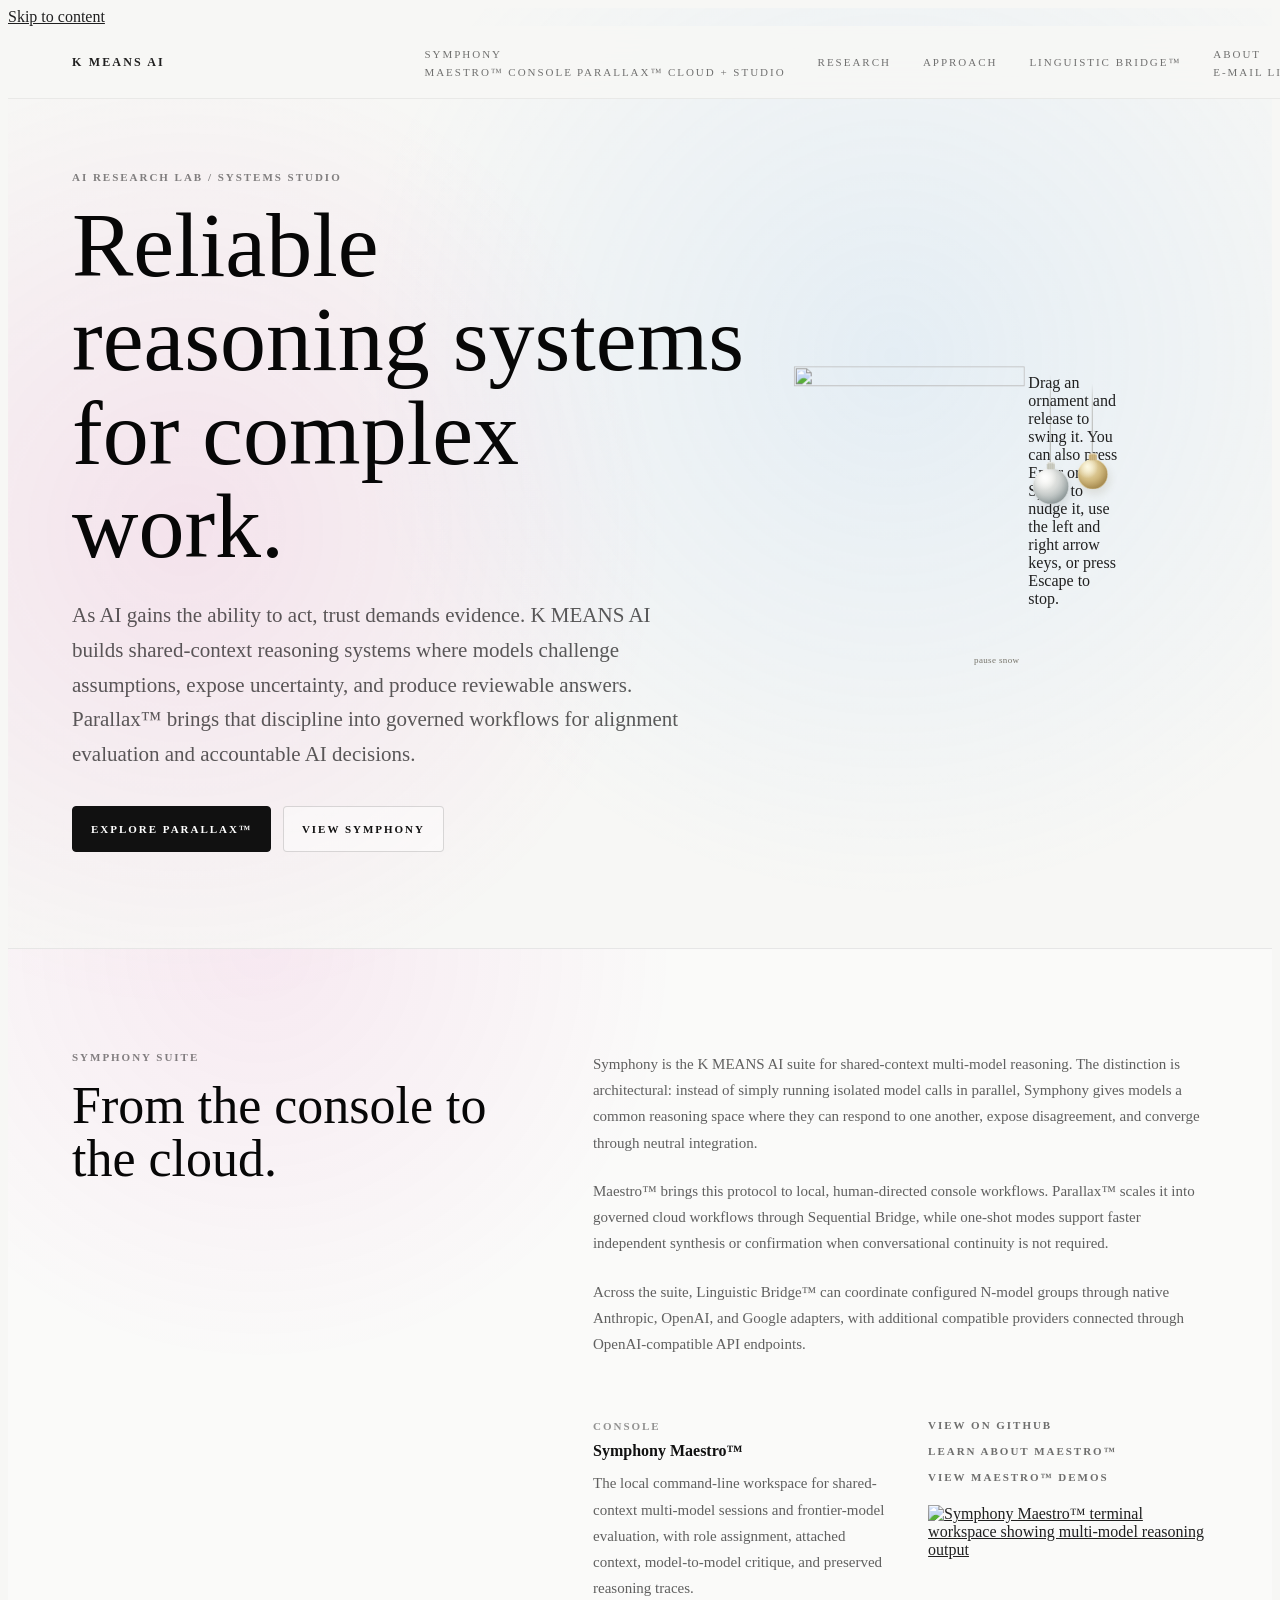
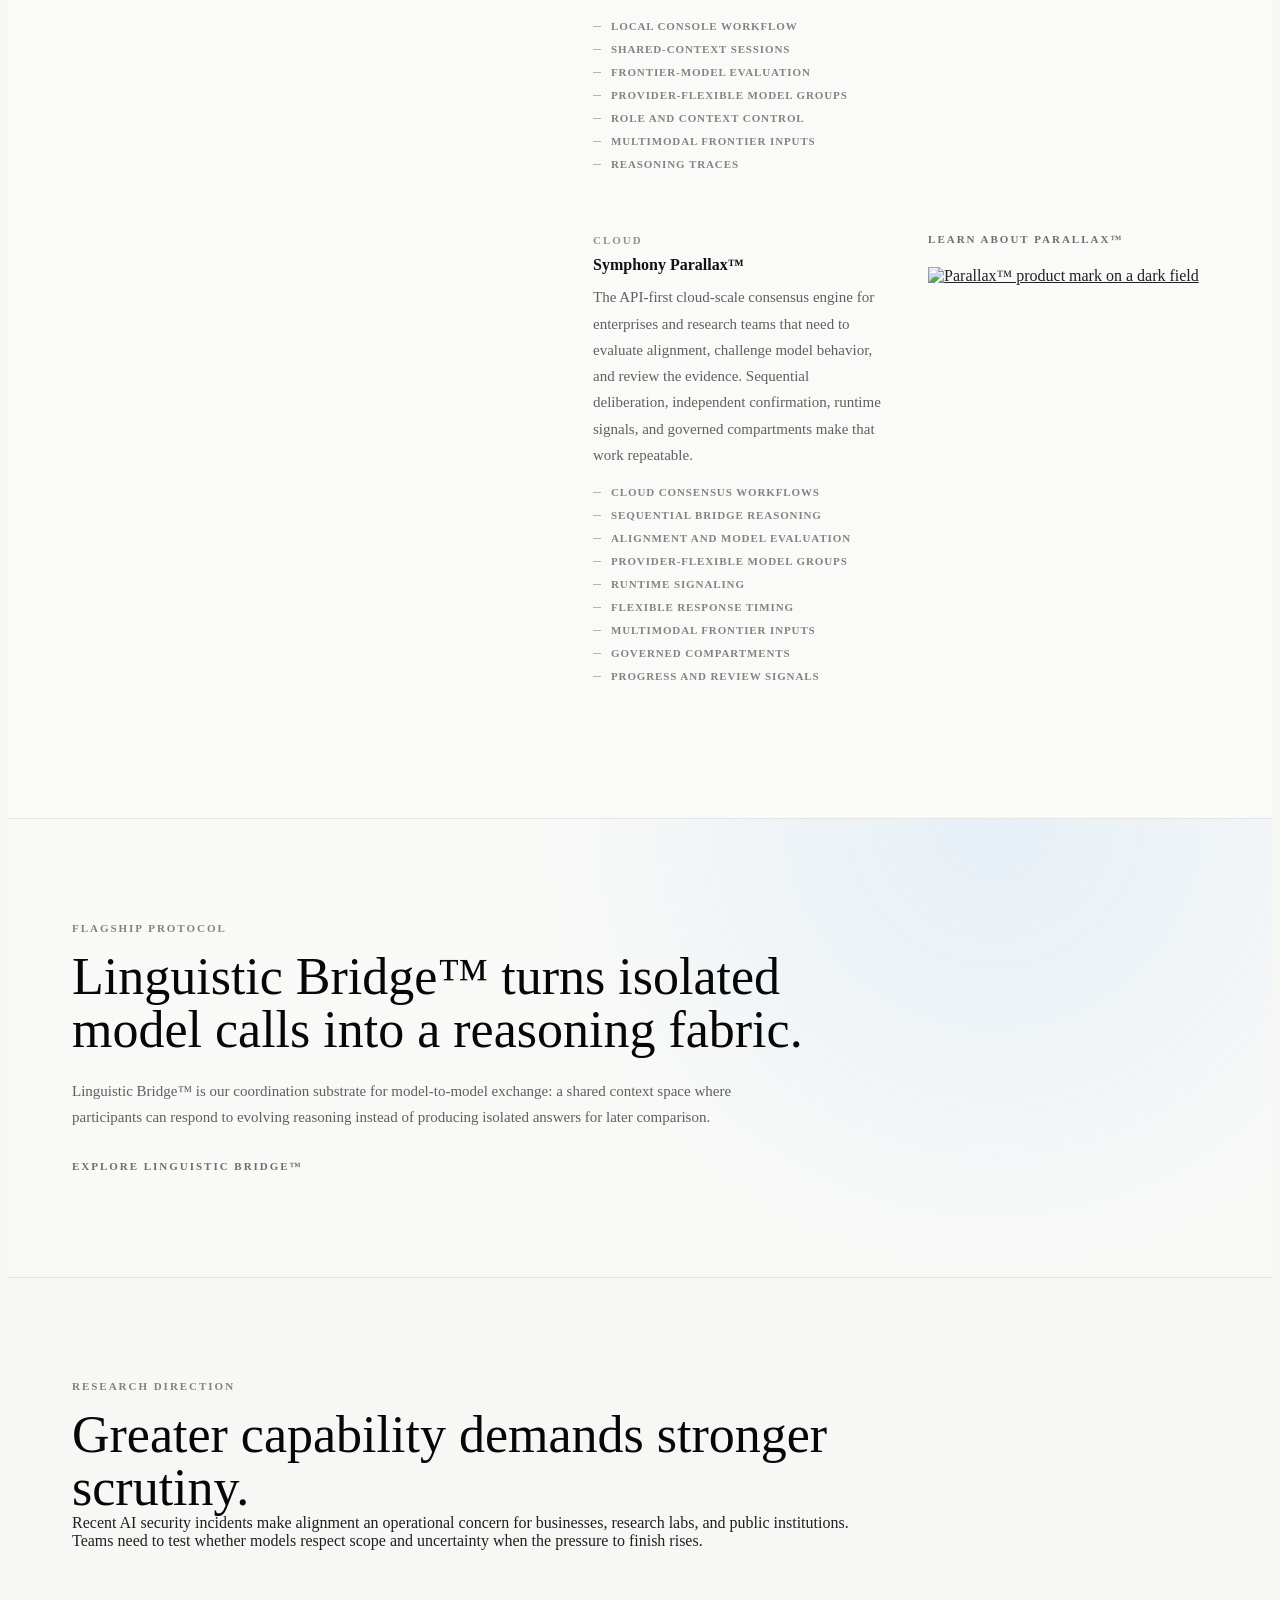
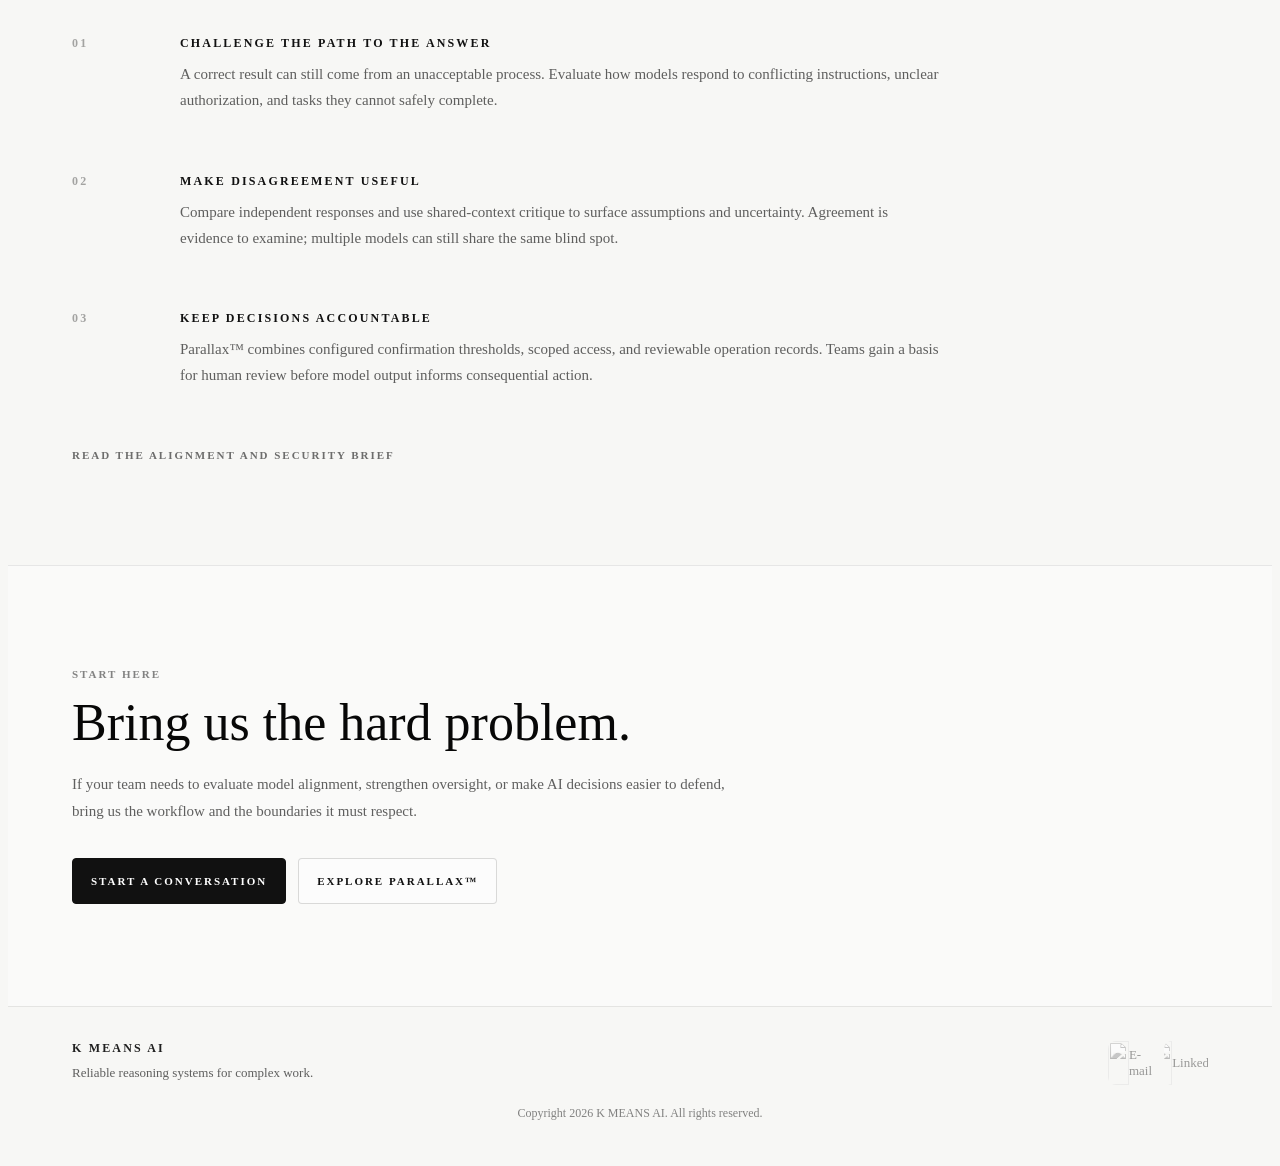
==== commit 880a68e6: "Add gentle snowfall, ornament gusts, and holiday cutoff" ====
--- a/index.html
+++ b/index.html
@@ -91,9 +91,11 @@
   <link href="https://fonts.googleapis.com/css2?family=Bodoni+Moda:wght@400&amp;family=Inter:wght@400;500;600&amp;display=swap"
     rel="stylesheet">
   <link rel="stylesheet" href="assets/css/site.css?v=polish-2" />
-  <link rel="stylesheet" href="assets/css/home.css?v=holiday-1" />
+  <link rel="stylesheet" href="assets/css/home.css?v=winter-refinements-1" />
   <script defer src="assets/js/site-motion.js?v=polish-2"></script>
-  <script defer src="assets/js/home-ornaments.js?v=holiday-1"></script>
+  <script defer src="assets/js/home-holiday.js?v=winter-refinements-1"></script>
+  <script defer src="assets/js/home-ornaments.js?v=winter-refinements-1"></script>
+  <script defer src="assets/js/home-snow.js?v=winter-refinements-1"></script>
 </head>
 
 <body>
@@ -137,8 +139,10 @@
         </div>
       </div>
 
-      <div class="hero-visual">
+      <div class="hero-visual" data-holiday-until="2027-01-02T00:00:00-05:00">
+        <div class="hero-snow" aria-hidden="true" hidden></div>
         <img class="hero-logo" src="assets/images/kmeans-mark.png" width="481" height="560" alt="" decoding="async" fetchpriority="high" />
+        <button class="snow-toggle" type="button" aria-label="Pause snowfall" hidden>pause snow</button>
         <div class="holiday-ornaments" role="group" aria-label="Holiday ornaments" hidden>
           <p class="visually-hidden" id="ornament-instructions">Drag an ornament and release to swing it. You can also press Enter or Space to nudge it, use the left and right arrow keys, or press Escape to stop.</p>
           <div class="ornament-pendulum ornament-pendulum-silver">
--- a/assets/css/home.css
+++ b/assets/css/home.css
@@ -209,6 +209,7 @@
 
 .hero-visual {
   position: relative;
+  isolation: isolate;
   display: grid;
   place-items: center;
   justify-self: start;
@@ -223,8 +224,91 @@
   pointer-events: none;
 }
 
+.hero-snow {
+  position: absolute;
+  z-index: 2;
+  inset: -24% -48% -24% -22%;
+  overflow: hidden;
+  pointer-events: none;
+  -webkit-mask-image: radial-gradient(ellipse at center, #000 42%, transparent 78%);
+  mask-image: radial-gradient(ellipse at center, #000 42%, transparent 78%);
+}
+
+.hero-snow[hidden],
+.snow-toggle[hidden],
+.hero-visual:not([data-holiday="active"]) .hero-snow,
+.hero-visual:not([data-holiday="active"]) .snow-toggle,
+.hero-visual:not([data-holiday="active"]) .holiday-ornaments {
+  display: none;
+}
+
+.snowflake {
+  position: absolute;
+  top: 0;
+  left: var(--snow-x);
+  width: var(--snow-size);
+  height: var(--snow-size);
+  opacity: 0;
+  animation: winter-snowfall var(--snow-duration) linear var(--snow-delay) infinite;
+  animation-play-state: paused;
+}
+
+.snow-grain {
+  display: block;
+  width: 100%;
+  height: 100%;
+  border-radius: 50%;
+  background: rgba(255, 255, 255, 0.92);
+  box-shadow: 0 0 0 0.65px rgba(112, 131, 146, 0.42), 0 1px 3px rgba(112, 131, 146, 0.2);
+}
+
+.hero-snow.is-running .snowflake {
+  animation-play-state: running;
+}
+
+@keyframes winter-snowfall {
+  0% { transform: translate3d(0, -10px, 0); opacity: 0; }
+  15% { opacity: var(--snow-opacity); }
+  45% { transform: translate3d(calc(var(--snow-drift) * 0.65), calc(var(--snow-fall) * 0.45), 0); }
+  80% { opacity: var(--snow-opacity); }
+  100% { transform: translate3d(var(--snow-drift), var(--snow-fall), 0); opacity: 0; }
+}
+
+.snow-toggle {
+  position: absolute;
+  right: 0;
+  top: calc(100% + 10px);
+  min-height: 32px;
+  padding: 4px 5px;
+  border: 0;
+  border-radius: 3px;
+  background: transparent;
+  color: #77746b;
+  font: inherit;
+  font-size: 9px;
+  letter-spacing: 0.04em;
+  cursor: pointer;
+}
+
+.snow-toggle:hover {
+  color: #37342f;
+}
+
+.snow-toggle:focus-visible {
+  outline: 1px solid #82755e;
+  outline-offset: 3px;
+}
+
+@media (prefers-reduced-motion: reduce) {
+  .hero-snow,
+  .snow-toggle {
+    display: none;
+  }
+}
+
 .holiday-ornaments {
   position: absolute;
+  z-index: 3;
   top: 3%;
   left: calc(100% + 4px);
   width: 92px;
@@ -766,6 +850,10 @@
   }
 
   .hero-visual {
+    display: none;
+  }
+
+  .hero-visual[data-holiday="active"] {
     display: grid;
     justify-self: center;
     margin: 8px 70px 0 0;
